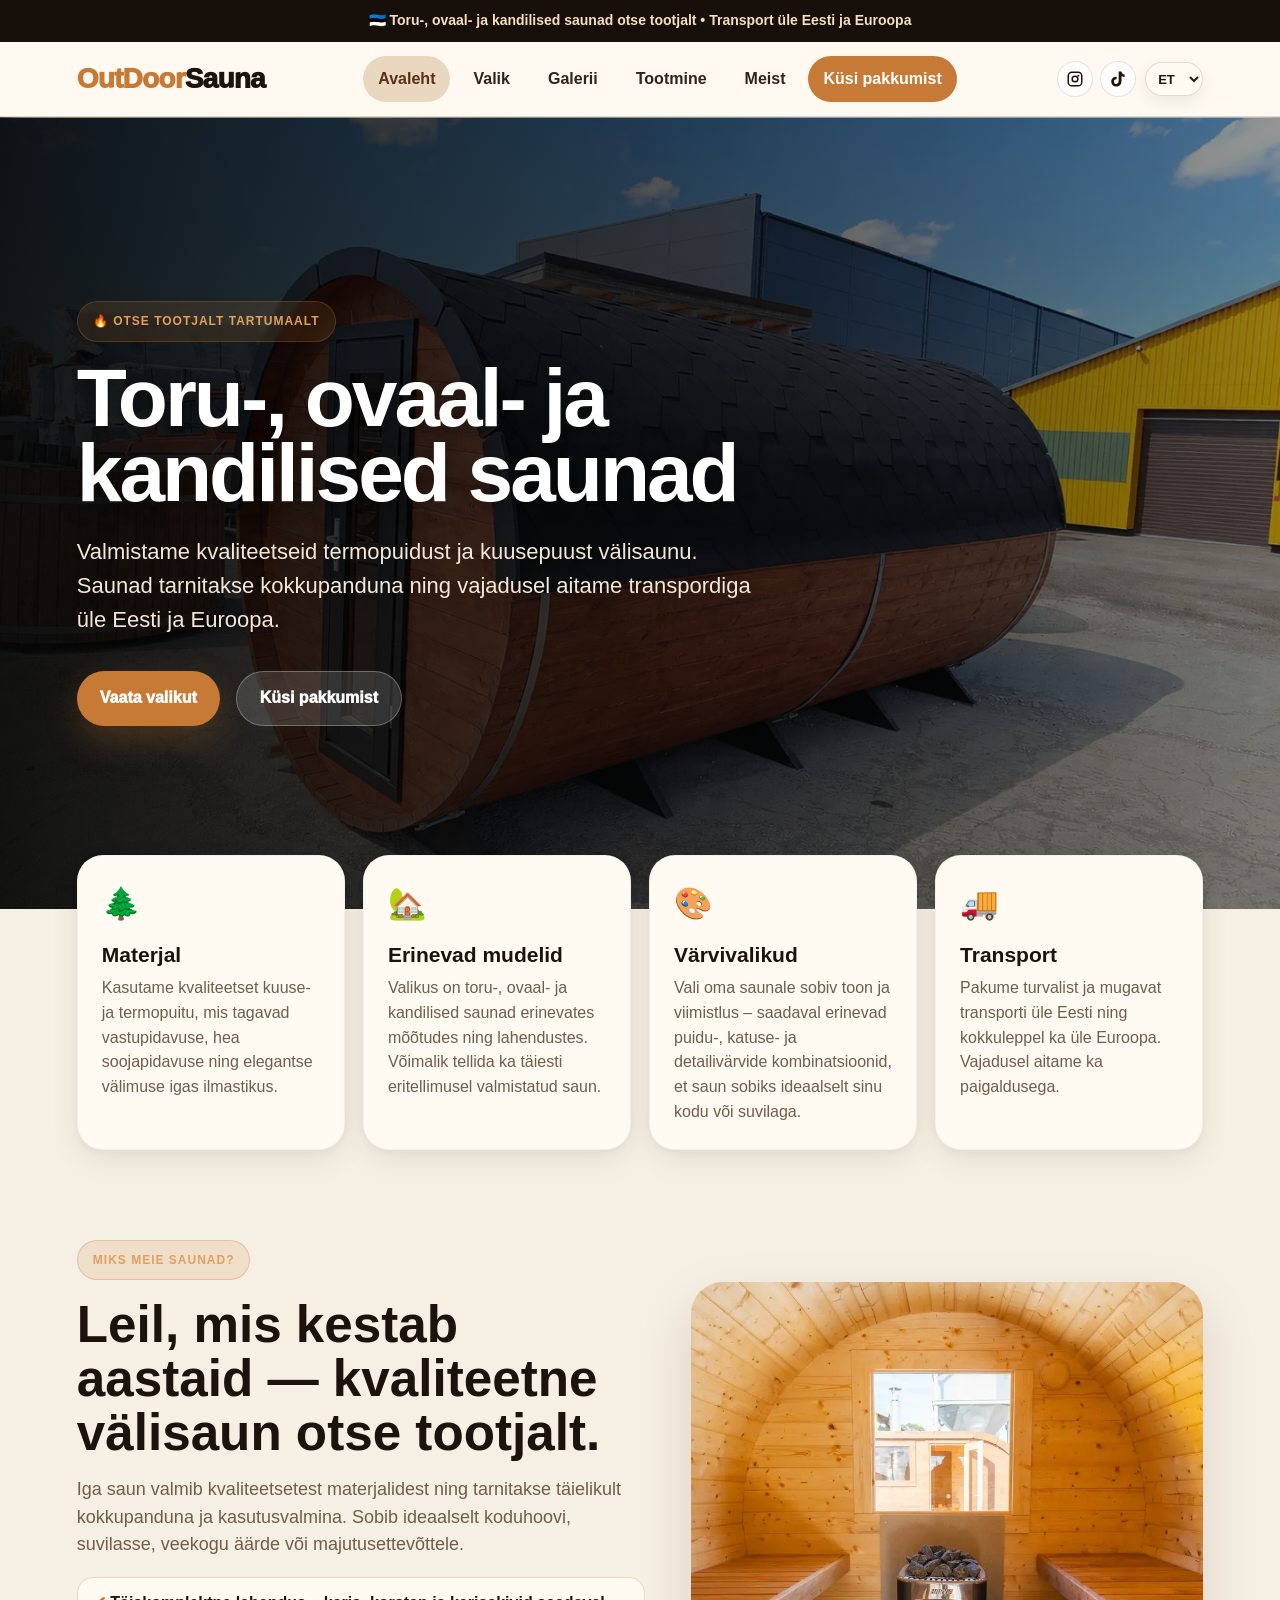
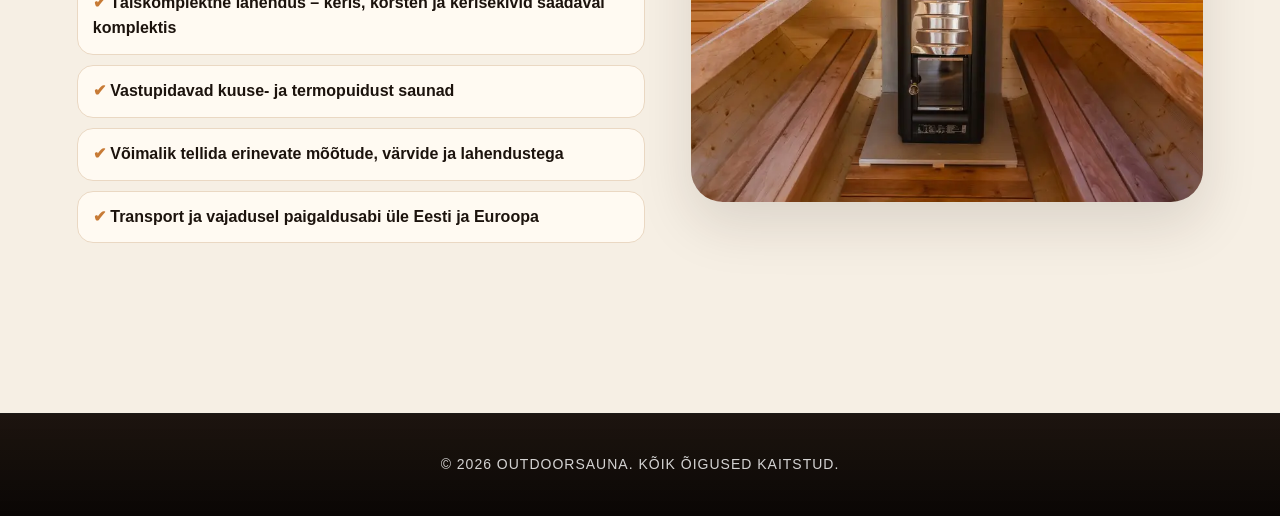
==== index.html @ 7afd9f02 "a" ====
<!DOCTYPE html>

<html lang="et">
<head>
<!-- Google tag (gtag.js) -->
<script async="" src="https://www.googletagmanager.com/gtag/js?id=G-PK34LT6423"></script>
<script>
  window.dataLayer = window.dataLayer || [];
  function gtag(){dataLayer.push(arguments);}
  gtag('js', new Date());

  gtag('config', 'G-PK34LT6423');
</script>
<meta charset="utf-8"/>
<meta content="width=device-width, initial-scale=1.0" name="viewport"/>
<meta content="OutDoorSauna valmistab toru-, ovaal- ja kandilisi välisaunu otse tootjalt. Küsi pakkumist termopuidust või kuusepuust saunale üle Eesti." data-i18n-content="meta_description" name="description"/>
<meta content="torusaun, ovaalsaun, välisaun, saun müük, termopuidust saun, saunad Eestis, OutDoorSauna" name="keywords"/>
<meta content="index, follow" name="robots"/>
<meta content="OutDoorSauna | Välisaunad otse tootjalt" data-i18n-content="meta_og_title" property="og:title"/>
<meta content="Kvaliteetsed toru-, ovaal- ja kandilised saunad. Transport üle Eesti ja Euroopa." data-i18n-content="meta_og_description" property="og:description"/>
<meta content="website" property="og:type"/>
<meta content="https://outdoorsauna.ee/" property="og:url"/>
<meta content="https://outdoorsauna.ee/assets/ovaal/ovaal1.webp" property="og:image"/>
<link href="https://outdoorsauna.ee/" rel="canonical"/>
<title data-i18n="meta_title">OutDoorSauna | Toru-, ovaal- ja kandilised saunad</title>
<link href="style.css?v=20261014-trailer-3" rel="stylesheet"/>
<link rel="preload" as="image" href="assets/ovaalsaun-valmis.webp" fetchpriority="high"/>
<link rel="icon" href="assets/favicon.ico">
</head>
<body>
<div class="topbar">
<span data-i18n="topbar">🇪🇪 Toru-, ovaal- ja kandilised saunad otse tootjalt • Transport üle Eesti ja Euroopa</span>
</div>
<header class="site-header">
<button aria-label="OutDoorSauna avaleht" class="brand" data-i18n-aria-label="brand_aria" onclick="showPage('home')">
<span>OutDoor</span>Sauna
    </button>
<button class="mobile-menu" onclick="toggleMenu()">☰</button>
<nav id="mainNav">
<button class="nav-link active" data-i18n="nav_home" data-page="home" onclick="showPage('home')">Avaleht</button>
<button class="nav-link" data-i18n="nav_products" data-page="products" onclick="showPage('products')">Valik</button>
<button class="nav-link" data-i18n="nav_gallery" data-page="gallery" onclick="showPage('gallery')">Galerii</button>
<button class="nav-link" data-i18n="nav_production" data-page="production" onclick="showPage('production')">Tootmine</button>
<button class="nav-link" data-i18n="nav_about" data-page="about" onclick="showPage('about')">Meist</button>
<button class="nav-link nav-cta" data-i18n="nav_contact" data-page="contact" onclick="showPage('contact')">Küsi pakkumist</button>
</nav>
<div class="header-tools">
<div class="header-socials">
<a aria-label="OutDoorSauna Instagram" href="https://www.instagram.com/outdoorsaunaeu/" rel="noopener" target="_blank">
<svg aria-hidden="true" viewbox="0 0 24 24">
<path d="M7.8 2h8.4A5.8 5.8 0 0 1 22 7.8v8.4A5.8 5.8 0 0 1 16.2 22H7.8A5.8 5.8 0 0 1 2 16.2V7.8A5.8 5.8 0 0 1 7.8 2Zm0 2A3.8 3.8 0 0 0 4 7.8v8.4A3.8 3.8 0 0 0 7.8 20h8.4a3.8 3.8 0 0 0 3.8-3.8V7.8A3.8 3.8 0 0 0 16.2 4H7.8Zm8.7 2.2a1.3 1.3 0 1 1 0 2.6 1.3 1.3 0 0 1 0-2.6ZM12 7.2A4.8 4.8 0 1 1 12 16.8 4.8 4.8 0 0 1 12 7.2Zm0 2A2.8 2.8 0 1 0 12 14.8 2.8 2.8 0 0 0 12 9.2Z"></path>
</svg>
</a>
<a aria-label="OutDoorSauna TikTok" href="https://www.tiktok.com/@outdoorsaunaeu" rel="noopener" target="_blank">
<svg aria-hidden="true" viewbox="0 0 24 24">
<path d="M16.7 2c.3 2.4 1.7 4 4.1 4.2v3.1a8.1 8.1 0 0 1-4.1-1.2v6.4c0 4.1-2.6 7.5-7.1 7.5A6.4 6.4 0 0 1 3 15.6c0-3.9 3.1-6.8 7.2-6.4v3.3c-2-.3-3.6.9-3.6 3a3 3 0 0 0 3.1 3c1.9 0 3.2-1.2 3.2-3.7V2h3.8Z"></path>
</svg>
</a>
</div>
<div class="language-mini">
<select aria-label="Vali keel" class="language-select" id="languageSelect" onchange="setLanguage(this.value)">
<option value="et">ET</option>
<option value="en">EN</option>
<option value="ru">RU</option>
<option value="sv">SV</option>
<option value="fi">FI</option>
</select>
</div>
</div>
</header>
<main>
<section class="page active" id="home">
<div class="hero">
<img class="hero-bg" src="assets/ovaalsaun-valmis.webp" alt="OutDoorSauna välisaun" fetchpriority="high" decoding="async"/>
<div class="hero-overlay"></div>
<div class="hero-content">
<div class="pill" data-i18n="hero_pill">🔥 Otse tootjalt Tartumaalt</div>
<h1 data-i18n="hero_title">Toru-, ovaal- ja kandilised saunad</h1>
<p data-i18n="hero_text">Valmistame kvaliteetseid termopuidust ja kuusepuust välisaunu. Saunad tarnitakse kokkupanduna ning vajadusel aitame transpordiga üle Eesti ja Euroopa.</p>
<div class="hero-actions">
<button class="btn primary" data-i18n="hero_btn1" onclick="showPage('products')">Vaata valikut</button>
<button class="btn ghost" data-i18n="hero_btn2" onclick="showPage('contact')">Küsi pakkumist</button>
</div>
</div>
</div>
<div class="quick-cards">
<div class="quick-card">
<div class="icon">🌲</div>
<h3 data-i18n="quick_1_title">Materjal</h3>
<p data-i18n="quick_1_text">Kasutame kvaliteetset kuuse- ja termopuitu, mis tagavad vastupidavuse, hea soojapidavuse ning elegantse välimuse igas ilmastikus.</p>
</div>
<div class="quick-card">
<div class="icon">🏡</div>
<h3 data-i18n="quick_2_title">Erinevad mudelid</h3>
<p data-i18n="quick_2_text">Valikus on toru-, ovaal- ja kandilised saunad erinevates mõõtudes ning lahendustes. Võimalik tellida ka täiesti eritellimusel valmistatud saun.</p>
</div>
<div class="quick-card">
<div class="icon">🎨</div>
<h3 data-i18n="quick_3_title">Värvivalikud</h3>
<p data-i18n="quick_3_text">Vali oma saunale sobiv toon ja viimistlus – saadaval erinevad puidu-, katuse- ja detailivärvide kombinatsioonid, et saun sobiks ideaalselt sinu kodu või suvilaga.</p>
</div>
<div class="quick-card">
<div class="icon">🚚</div>
<h3 data-i18n="quick_4_title">Transport</h3>
<p data-i18n="quick_4_text">Pakume turvalist ja mugavat transporti üle Eesti ning kokkuleppel ka üle Euroopa. Vajadusel aitame ka paigaldusega.</p>
</div>
</div>
<section class="intro-split">
<div>
<span class="eyebrow" data-i18n="home_eyebrow">Miks meie saunad?</span>
<h2 data-i18n="home_title">Leil, mis kestab aastaid — kvaliteetne välisaun otse tootjalt.</h2>
<p data-i18n="home_text">Iga saun valmib kvaliteetsetest materjalidest ning tarnitakse täielikult kokkupanduna ja kasutusvalmina. Sobib ideaalselt koduhoovi, suvilasse, veekogu äärde või majutusettevõttele.</p>
<ul class="check-list">
<li data-i18n="home_li1">Täiskomplektne lahendus – keris, korsten ja kerisekivid saadaval komplektis</li>
<li data-i18n="home_li2">Vastupidavad kuuse- ja termopuidust saunad</li>
<li data-i18n="home_li3">Võimalik tellida erinevate mõõtude, värvide ja lahendustega</li>
<li data-i18n="home_li4">Transport ja vajadusel paigaldusabi üle Eesti ja Euroopa</li>
</ul>
</div>
<img alt="OutDoorSauna sauna leiliruum Harvia kerisega" loading="lazy" src="assets/avaleht.webp"/>
</section>
</section>
<section class="page" id="products">
<div class="page-head">
<span class="eyebrow" data-i18n="products_eyebrow">Valik</span>
<h1 data-i18n="products_title">Vali sobiv saun või küsi eritellimust</h1>
<p data-i18n="products_text">Allolevad mudelid annavad ülevaate meie põhilistest lahendustest. Kõiki saunu saab kohandada vastavalt soovile.</p>
</div>
<div class="product-grid">
<article class="product-card featured">
<div class="product-carousel" data-alt="2-ruumiline torusaun" data-images="assets/2toru/2toru1.webp|assets/2toru/2toru2.webp|assets/2toru/2toru3.webp|assets/2toru/2toru4.webp|assets/2toru/2toru5.webp|assets/2toru/2toru6.webp|assets/2toru/2toru7.webp|assets/2toru/2toru8.webp|assets/2toru/2toru9.webp|assets/2toru/2toru10.webp">
<button aria-label="Eelmine pilt" class="carousel-arrow prev" data-i18n-aria-label="prev_image" type="button">‹</button>
<img alt="2-ruumiline torusaun" class="product-main-img" loading="lazy" src="assets/2toru/2toru1.webp"/>
<button aria-label="Järgmine pilt" class="carousel-arrow next" data-i18n-aria-label="next_image" type="button">›</button>
</div>
<div class="product-body">
<div class="badge" data-i18n="product1_badge">Populaarne</div>
<h2 data-i18n="product1_title">2-ruumiline torusaun</h2>
<p data-i18n="product1_text">Ruumikas torusaun praktilise eesruumi ja leiliruumiga. Sobib hästi perele või sõprade seltskonnale.</p>
<div class="specs">
<span data-i18n="spec1_1">📏 3.8 m × 2.1 m</span>
<span data-i18n="spec1_2">🔥 Keris Harvia M3</span>
<span data-i18n="spec_water">💧 35L veepaak</span>
<span data-i18n="spec1_4">🚪 Lukustatav välisuks</span>
</div>
<div class="price">4500€ <span class="vat" data-i18n="vat">+ KM</span></div>
<button class="btn primary" data-i18n="ask_offer" onclick="showPage('contact')">Küsi pakkumist</button>
</div>
</article>
<article class="product-card">
<div class="product-carousel" data-alt="2-ruumiline ovaalsaun" data-images="assets/ovaal/ovaal1.webp|assets/ovaal/ovaal2.webp|assets/ovaal/ovaal3.webp|assets/ovaal/ovaal4.webp|assets/ovaal/ovaal5.webp|assets/ovaal/ovaal6.webp|assets/ovaal/ovaal7.webp|assets/ovaal/ovaal8.webp|assets/ovaal/ovaal9.webp|assets/ovaal/ovaal10.webp">
<button aria-label="Eelmine pilt" class="carousel-arrow prev" data-i18n-aria-label="prev_image" type="button">‹</button>
<img alt="2-ruumiline ovaalsaun" loading="lazy" src="assets/ovaal/ovaal1.webp"/>
<button aria-label="Järgmine pilt" class="carousel-arrow next" data-i18n-aria-label="next_image" type="button">›</button>
</div>
<div class="product-body">
<div class="badge" data-i18n="product2_badge">Väga ruumikas</div>
<h2 data-i18n="product2_title">2-ruumiline ovaalsaun</h2>
<p data-i18n="product2_text">Hea disainiga ovaalsaun, millel on praktiline eesruum ja mugav leiliruum.</p>
<div class="specs">
<span data-i18n="spec2_1">📏 4 m × 2.4 m</span>
<span data-i18n="spec2_2">🪵 Lepast lavad</span>
<span data-i18n="spec_water">💧 35L veepaak</span>
<span data-i18n="spec2_4">🌲 Kuusepuust või termopuidust</span>
</div>
<div class="price">4600€ <span class="vat" data-i18n="vat">+ KM</span></div>
<button class="btn primary" data-i18n="ask_offer" onclick="showPage('contact')">Küsi pakkumist</button>
</div>
</article>
<article class="product-card">
<div class="product-carousel" data-alt="Terrassiga torusaun" data-images="assets/terass/terass1.webp|assets/terass/terass2.webp|assets/terass/terass3.webp|assets/terass/terass4.webp|assets/terass/terass5.webp">
<button aria-label="Eelmine pilt" class="carousel-arrow prev" data-i18n-aria-label="prev_image" type="button">‹</button>
<img alt="Terrassiga torusaun" loading="lazy" src="assets/terass/terass1.webp"/>
<button aria-label="Järgmine pilt" class="carousel-arrow next" data-i18n-aria-label="next_image" type="button">›</button>
</div>
<div class="product-body">
<div class="badge" data-i18n="product3_badge">Kompaktne</div>
<h2 data-i18n="product3_title">Terrassiga torusaun</h2>
<p data-i18n="product3_text">Kompaktne termopuidust torusaun väiksemasse aeda, veekogu äärde või haagisele paigaldamiseks.</p>
<div class="specs">
<span data-i18n="spec3_1">🏕 Sobib ideaalselt haagisele</span>
<span data-i18n="spec3_2">🪵 Valmistatud termopuidust</span>
<span data-i18n="spec3_3">🔥 Võimalik valida seest või väljast köetav keris</span>
<span data-i18n="spec3_4">📏 2,5 m × 2,1 m</span>
</div>
<div class="price">3300–3400€ <span class="vat" data-i18n="vat">+ KM</span></div>
<button class="btn primary" data-i18n="ask_offer" onclick="showPage('contact')">Küsi pakkumist</button>
</div>
</article>
<article class="product-card">
<div class="product-carousel" data-alt="1-ruumiline torusaun" data-images="assets/1toru/1toru1.webp|assets/1toru/1toru2.webp|assets/1toru/1toru3.webp|assets/1toru/1toru4.webp|assets/1toru/1toru5.webp|assets/1toru/1toru6.webp|assets/1toru/1toru7.webp|assets/1toru/1toru8.webp|assets/1toru/1toru9.webp|assets/1toru/1toru10.webp|assets/1toru/1toru11.webp">
<button aria-label="Eelmine pilt" class="carousel-arrow prev" data-i18n-aria-label="prev_image" type="button">‹</button>
<img alt="1-ruumiline torusaun" loading="lazy" src="assets/1toru/1toru1.webp"/>
<button aria-label="Järgmine pilt" class="carousel-arrow next" data-i18n-aria-label="next_image" type="button">›</button>
</div>
<div class="product-body">
<div class="badge" data-i18n="product4_badge">Minimalistlik</div>
<h2 data-i18n="product4_title">1-ruumiline torusaun</h2>
<p data-i18n="product4_text">Kompaktne 1-ruumiline torusaun neile, kes soovivad lihtsat ja praktilist lahendust koduhoovi, suvilasse või veekogu äärde.</p>
<div class="specs">
<span data-i18n="spec4_1">🚚 Katusekatteks kvaliteetne Icopal</span>
<span data-i18n="spec4_2">🎨 Soovi korral saab ka enda valitud mõõdus</span>
<span data-i18n="spec4_3">⚡ Pingutusvitsad on roostevabast terasest</span>
<span data-i18n="spec4_4">📐 2,1 m x 2 m</span>
</div>
<div class="price">3000€ <span class="vat" data-i18n="vat">+ KM</span></div>
<button class="btn primary" data-i18n="ask_offer" onclick="showPage('contact')">Küsi pakkumist</button>
</div>
</article>
<article class="product-card">
<div class="product-carousel" data-alt="Haagisel torusaun" data-images="assets/haagisel/haagisel1.webp|assets/haagisel/haagisel2.webp|assets/haagisel/haagisel3.webp|assets/haagisel/haagisel4.webp|assets/haagisel/haagisel5.webp|assets/haagisel/haagisel6.webp|assets/haagisel/haagisel7.webp|assets/haagisel/haagisel8.webp">
<button aria-label="Eelmine pilt" class="carousel-arrow prev" data-i18n-aria-label="prev_image" type="button">‹</button>
<img alt="Termopuidust torusaun Tiki haagisel" loading="lazy" src="assets/haagisel/haagisel1.webp"/>
<button aria-label="Järgmine pilt" class="carousel-arrow next" data-i18n-aria-label="next_image" type="button">›</button>
</div>
<div class="product-body">
<div class="badge" data-i18n="product5_badge">Saun ratastel</div>
<h2 data-i18n="product5_title">Haagisel torusaun</h2>
<p data-i18n="product5_text">Termopuidust torusaun Tiki haagisel mahutab 4–6 inimest. Lavalauad ja põrandarest on lepast.</p>
<div class="specs">
<span data-i18n="spec5_1">Vastupidav termopuit</span>
<span data-i18n="spec5_2">Mahutab 4–6 inimest</span>
<span data-i18n="spec5_3">Harvia M3 puukeris</span>
<span data-i18n="spec5_4">2,4 m × 2,2 m</span>
</div>
<div class="price">4900€ <span class="vat" data-i18n="vat">+ KM</span></div>
<button class="btn primary" data-i18n="ask_offer" onclick="showPage('contact')">Küsi pakkumist</button>
</div>
</article>
</div>
<div class="details-panel">
<h2 data-i18n="included_title">Võimalik lisada komplekti</h2>
<div class="included-grid">
<span data-i18n="inc1">🔥 Harvia M3, Harvia M2 või Stoveman 13M kvaliteetne puuküttega keris</span>
<span data-i18n="inc2">🏠 Vastupidav Icopal või kärgruberoid katusekate aastaringseks kasutuseks</span>
<span data-i18n="inc3">💧 Vastupidav roostevabast terasest veepaak mugavaks kasutamiseks</span>
<span data-i18n="inc4">⚡ Võimalus valida kaasaegne ja mugav elektrikeris</span>
<span data-i18n="inc5">🪨 Kvaliteetsed kerisekivid parema ja pehmema leili jaoks</span>
<span data-i18n="inc6">🧱 Kuumakindlad ja tuleohutud kaitseplaadid kerise ümbruses</span>
<span data-i18n="inc7">🌬 Õhuvahetust parandavad ventilatsiooniavad meeldivaks leiliks</span>
<span data-i18n="inc8">🪟 Karastatud pronksitooni klaasuks</span>
<span data-i18n="inc9">🔐 Tugev lukustatav välisuks koos kolme võtmega</span>
</div>
</div>
</section>
<section class="page" id="gallery">
<div class="page-head">
<span class="eyebrow" data-i18n="gallery_eyebrow">Galerii</span>
<h1 data-i18n="gallery_title">Valminud projektid ja interjöör</h1>
<p data-i18n="gallery_text">Vaata lähemalt meie saunade disaini, sisevaateid ja viimistluslahendusi.</p>
</div>
<div class="gallery-grid">
<figure><img alt="Torusaun" loading="lazy" src="assets/galerii/galerii.webp"/><figcaption data-i18n="gal1">Uue lahendusega torusaun</figcaption></figure>
<figure><img alt="Keris" loading="lazy" src="assets/galerii/galerii1.webp"/><figcaption data-i18n="gal2">Harvia puukeris</figcaption></figure>
<figure><img alt="Sauna lavad" loading="lazy" src="assets/galerii/galerii3.webp"/><figcaption data-i18n="gal4">Lepast lava</figcaption></figure>
<figure><img alt="kerised" loading="lazy" src="assets/galerii/galerii4.webp"/><figcaption data-i18n="gal5">Kaks Harvia puukerist</figcaption></figure>
<figure><img alt="eriovaal" loading="lazy" src="assets/galerii/galerii5.webp"/><figcaption data-i18n="gal6">Erivärvi ovaalsaun</figcaption></figure>
<figure><img alt="termosisu" loading="lazy" src="assets/galerii/galerii9.webp"/><figcaption data-i18n="gal7">Termopuidust sauna sisu</figcaption></figure>
<figure><img alt="el.keris" loading="lazy" src="assets/galerii/galerii7.webp"/><figcaption data-i18n="gal8">Elektrikeris</figcaption></figure>
<figure><img alt="haagistoru" loading="lazy" src="assets/galerii/galerii8.webp"/><figcaption data-i18n="gal9">Saun kliendi juures haagisel</figcaption></figure>
<figure><img alt="kahe ruumilise ovaalsauna sisu" loading="lazy" src="assets/galerii/galerii10.webp"/><figcaption data-i18n="gal10">Valgustusega torusaun, mis on valmistatud eritellimusel</figcaption></figure>
<figure><img alt="haagistoru" loading="lazy" src="assets/galerii/galerii11.webp"/><figcaption data-i18n="gal11">Tellija soovide järgi valmistatud valgustusega torusaun</figcaption></figure>

</div>
</section>
<section class="page" id="production">
<div class="page-head">
<span class="eyebrow" data-i18n="prod_eyebrow">Tootmine ja transport</span>
<h1 data-i18n="prod_title">Iga saun valmib hoolega algusest lõpuni</h1>
<p data-i18n="prod_text">Siia oleme lisanud pildid töökojast, ehitusprotsessist ja transpordist, et näha, kuidas saunad päriselt valmivad.</p>
</div>
<div class="timeline">
<div class="timeline-card">
<img alt="Puit korpus" loading="lazy" src="assets/tootmine_transport/tootmine1.webp"/>
<div>
<span class="step">01</span>
<h2 data-i18n="prod1_title">Puit ja korpus</h2>
<p data-i18n="prod1_text">Sauna seinad valmistatakse vastupidavast 40 mm puidust ning otsa- ja vaheseinad ehitatakse vastavalt valitud mudelile.</p>
</div>
</div>
<div class="timeline-card reverse">
<img alt="Sisemus ja lavad" loading="lazy" src="assets/tootmine_transport/tootmine2.webp"/>
<div>
<span class="step">02</span>
<h2 data-i18n="prod2_title">Sisemus ja lavad</h2>
<p data-i18n="prod2_text">Lavad, istumispingid ja põrandarestid valmistatakse lepast, mis sobib hästi sauna sisemusse.</p>
</div>
</div>
<div class="timeline-card">
<img alt="Kandilise sauna karkass" loading="lazy" src="assets/tootmine_transport/tootmine3.webp"/>
<div>
<span class="step">03</span>
<h2 data-i18n="prod3_title">Päris tootmine. Päris kvaliteet.</h2>
<p data-i18n="prod3_text">Kõik saunad valmivad meie enda töökojas käsitööna ja suure tähelepanuga igale detailile.</p>
</div>
</div>
<div class="timeline-card reverse">
<img alt="Sauna transport kraanaga" loading="lazy" src="assets/tootmine_transport/tootmine4.webp"/>
<div>
<span class="step">04</span>
<h2 data-i18n="prod4_title">Materjal</h2>
<p data-i18n="prod4_text">Kasutame hoolikalt valitud ja kuivatatud puitu, et tagada sauna vastupidavus, stabiilsus ja ilus lõpptulemus.</p>
</div>
</div>
<div class="timeline-card">
<img alt="Kandilise sauna karkass" loading="lazy" src="assets/tootmine_transport/tootmine5.webp"/>
<div>
<span class="step">05</span>
<h2 data-i18n="prod5_title">Aluskonstruktsioon</h2>
<p data-i18n="prod5_text">Sauna alusraam valmistatakse väga tugev, mis tagab kindla toe ja pika kasutusea igal pinnasel.</p>
</div>
</div>
<div class="timeline-card reverse">
<img alt="Sauna transport kraanaga" loading="lazy" src="assets/tootmine_transport/tootmine6.webp"/>
<div>
<span class="step">06</span>
<h2 data-i18n="prod6_title">Tõstukiga paigaldus</h2>
<p data-i18n="prod6_text">Vajadusel aitame sauna tõsta täpselt õigesse kohta, et saaksid uut sauna nautima hakata ilma lisamureta.</p>
</div>
</div>
<div class="timeline-card">
<img alt="Kandilise sauna karkass" loading="lazy" src="assets/tootmine_transport/tootmine7.webp"/>
<div>
<span class="step">07</span>
<h2 data-i18n="prod7_title">Tule ise järele</h2>
<p data-i18n="prod7_text">Soovi korral saad sauna ise järele tulla. Aitame tehase juures selle turvaliselt haagisele või transpordivahendile peale laadida.</p>
</div>
</div>
<div class="timeline-card reverse">
<img alt="Valmis sauna transport" loading="lazy" src="assets/tootmine_transport/tootmine8.webp"/>
<div>
<span class="step">08</span>
<h2 data-i18n="prod8_title">Turvaline peale laadimine</h2>
<p data-i18n="prod8_text">Valmis saun tõstetakse kraanaga ettevaatlikult transpordivahendile. Kasutame turvalisi tõstevahendeid, et saun jõuaks kliendini täpselt samas seisukorras nagu meie töökojast lahkudes.</p>
</div>
</div>

<div class="timeline-card">
<img alt="Valmis torusaun" loading="lazy" src="assets/tootmine_transport/tootmine9.webp"/>
<div>
<span class="step">09</span>
<h2 data-i18n="prod9_title">Valmis saun kliendile</h2>
<p data-i18n="prod9_text">Toimetame saunad turvaliselt klientideni üle Eesti ning kokkuleppel ka Euroopasse.</p>
</div>
</div>
</div>
</section>

<section class="page" id="about">
<div class="page-head">
<span class="eyebrow" data-i18n="about_eyebrow">Meist</span>
<h1 data-i18n="about_title">OutDoorSauna — kvaliteetsed välisaunad otse tootjalt</h1>
<p data-i18n="about_intro">OutDoorSauna valmistab Tartumaal torusaunu, ovaalsaunu ja kandilisi välisaunu inimestele, kes hindavad korralikku käsitööd, vastupidavat materjali ja mugavat leili.</p>
</div>
<section class="about-section">
<div class="about-content">
<h2 data-i18n="about_subtitle">Saunad, mis on tehtud päriselt kasutamiseks</h2>
<p data-i18n="about_p1">Meie eesmärk on pakkuda välisaunu, mis näevad head välja, peavad Eesti kliimas vastu ja on kasutusvalmis kohe pärast kohaletoimetamist. Valmistame saunu kvaliteetsest kuusepuidust ja termopuidust ning pöörame tähelepanu igale detailile — alates tugeva alusraami ehitusest kuni lava, kerise, korstna ja viimistluseni.</p>
<p data-i18n="about_p2">Valikus on populaarsed torusaunad, praktilised ovaalsaunad ja kandilised saunad erinevates mõõtudes. Soovi korral saab sauna kohandada vastavalt kliendi vajadustele: valida mõõdud, puidutüüp, värvitoon, kerise lahendus, katusekate ja lisavarustus. Nii sobib saun hästi nii koduhoovi, suvilasse, veekogu äärde kui ka majutusettevõttele.</p>
<p data-i18n="about_p3">Asume Tartu kandis Reolas ning aitame vajadusel transpordiga üle Eesti ja kokkuleppel ka mujale Euroopasse. Kui klient tuleb saunale ise järele, saame tehase juures aidata sauna turvaliselt haagisele või transpordivahendile peale laadida.</p>
</div>
<figure class="about-image">
<img src="assets/2toru/2toru10.webp" loading="lazy" alt="OutDoorSauna välisauna tootmine Tartumaal">
</figure>
</section>
</section>

<section class="page" id="contact">
<div class="contact-layout">
<div class="contact-info">
<span class="eyebrow" data-i18n="contact_eyebrow">Pakkumine</span>
<h1 data-i18n="contact_title">Küsi personaalset pakkumist</h1>
<p data-i18n="contact_text">Kirjuta, millist sauna soovid. Märgi võimalusel mudel, mõõdud, puidutüüp, värv, asukoht ja kas vajad transporti.</p>
<div class="contact-cards">
<div><strong>📍</strong><span data-i18n="contact_loc">Asume Tartu kandis, Reolas</span></div>
<div><strong>📲</strong><span>WhatsApp: +372 56666076</span></div>
<div><strong>🚚</strong><span data-i18n="contact_transport">Transport üle Eesti ja Euroopa</span></div>
</div>
</div>
<form class="quote-form" onsubmit="handleForm(event)">
<h2 data-i18n="form_title">Taotluse vorm</h2>
<label>
<span data-i18n="form_name">Nimi</span>
<input name="name" required="" type="text"/>
</label>
<label>
<span data-i18n="form_phone">Telefon</span>
<input name="phone" required="" type="tel"/>
</label>
<label>
<span data-i18n="form_email">E-mail</span>
<input name="email" required="" type="email"/>
</label>
<label>
<span data-i18n="form_model">Soovitud saun</span>
<select name="model">
<option data-i18n="opt_barrel">1-ruumiline torusaun</option>
<option data-i18n="opt_oval">2-ruumiline torusaun</option>
<option data-i18n="opt_square">2-ruumiline ovaalsaun</option>
<option data-i18n="opt_trailer">Haagisel torusaun</option>
<option data-i18n="opt_custom">Eritellimus</option>
<option data-i18n="opt_other">Muu</option>
</select>
</label>
<label class="full-field">
<span data-i18n="form_transport_question">Kas soovite transporti?</span>
<select id="transport" name="transport" required="">
<option data-i18n="opt_choose" value="">Vali...</option>
<option data-i18n="opt_yes" value="Jah">Jah</option>
<option data-i18n="opt_no" value="Ei">Ei</option>
<option data-i18n="opt_unsure" value="Pole kindel">Pole kindel</option>
</select>
</label>
<label class="full-field" id="locationField" style="display:none;">
<span data-i18n="form_location">Asukoht</span>
<input data-i18n-placeholder="location_placeholder" id="location" name="location" placeholder="Näiteks Tallinn, Tartu, Pärnu" type="text"/>
</label>
<label>
<span data-i18n="form_message">Kirjelda soovi</span>
<textarea data-i18n-placeholder="message_placeholder" name="message" placeholder="Näiteks: soovin 2-ruumilist torusauna, termopuidust, transpordiga Harjumaale." rows="6"></textarea>
</label>
<button class="btn primary full" data-i18n="form_submit" type="submit">Saada taotlus</button>
<p aria-live="polite" class="form-status" id="formStatus"></p>
</form>
</div>
</section>
</main>
<footer class="footer">
<p data-i18n="footer_text">© 2026 OutDoorSauna. Kõik õigused kaitstud.</p>
</footer>
<div aria-hidden="true" class="image-lightbox" id="imageLightbox">
<button aria-label="Sulge suurem pilt" class="lightbox-close" data-i18n-aria-label="close_image" type="button">×</button>
<button aria-label="Eelmine pilt" class="lightbox-arrow lightbox-prev" data-i18n-aria-label="prev_image" type="button">‹</button>
<img alt="" src=""/>
<button aria-label="Järgmine pilt" class="lightbox-arrow lightbox-next" data-i18n-aria-label="next_image" type="button">›</button>
<div class="lightbox-thumbs"></div>
</div>
<div class="toast" id="toast"></div>
<script src="script.js?v=20261014-trailer-4" defer></script>
</body>
</html>
---- style.css ----
/*
  OutDoorSauna veebileht

  FAIL: style.css
  SIIN MUUDAD: värvid, suurused, vahed, mobiilivaade, kaartide välimus ja efektid.

  Kiirelt:
  - :root all on põhivärvid. Muuda neid, kui tahad kogu lehe värvipaletti muuta.
  - .hero muudab avalehe suurt pilti ja kõrgust.
  - .product-card muudab toodete kaarte.
  - @media plokid on telefoni/tahvli vaate jaoks
*/
* {
  box-sizing:border-box;
  margin:0;
  padding:0
}
/* Põhivärvid ja üldised väärtused kogu lehe jaoks */
:root {
  --bg:#f6efe4;
  --paper:#fffaf2;
  --dark:#1c130d;
  --brown:#6b3b1f;
  --wood:#c77a35;
  --wood-dark:#9a5624;
  --muted:#715d4b;
  --line:#ead8c3;
  --shadow:0 22px 55px rgba(37,24,14,.13);
}

html,
body {
  height: 100%;
}

body {
  font-family:Arial,Helvetica,sans-serif;
  background:var(--bg);
  color:var(--dark);
  line-height:1.55;
  min-height:100vh;
  display:flex;
  flex-direction:column;
}

main {
  flex:1;
}

button,input,textarea,select {
  font:inherit
}
button {
  cursor:pointer
}
img {
  max-width:100%;
  display:block
}
/* Kõige ülemine väike riba */
.topbar {
  background:#160f0a;
  color:#f6dec0;
  text-align:center;
  padding:10px 18px;
  font-weight:700;
  font-size:14px
}
/* Ülemine menüü */
.site-header {
  position:sticky;
  top:0;
  z-index:50;
  background:rgba(255,250,242,.92);
  backdrop-filter:blur(18px);
  border-bottom:1px solid var(--line);
  display:flex;
  align-items:center;
  justify-content:space-between;
  gap:18px;
  padding:14px 6%
}
.brand {
  border:0;
  background:transparent;
  font-size:28px;
  font-weight:950;
  color:var(--dark);
  letter-spacing:-.8px
}
.brand span {
  color:var(--wood)
}
nav {
  display:flex;
  align-items:center;
  gap:8px
}
.nav-link,.lang {
  border:0;
  background:transparent;
  border-radius:999px;
  padding:11px 15px;
  font-weight:850;
  color:#332218;
  transition:.25s
}
.nav-link:hover,.nav-link.active,.lang.active {
  background:#ead7bf;
  color:#5b2f15
}
.nav-cta {
  background:var(--wood)!important;
  color:white!important
}
.language {
  display:flex;
  gap:6px
}
.mobile-menu {
  display:none;
  border:0;
  background:#ead7bf;
  border-radius:12px;
  padding:9px 13px;
  font-size:22px
}
/* Lehe vaadete süsteem: ainult aktiivne vaade on nähtav */
.page {
  display:none;
  animation:fade .35s ease
}
.page.active {
  display:block
}
@keyframes fade {
  from {
    opacity:0;
    transform:translateY(8px)
  }
  to {
    opacity:1;
    transform:none
  }
}
/* Avalehe suur pildiplokk */
.hero {
  min-height:calc(100vh - 108px);
  position:relative;
  display:flex;
  align-items:center;
  padding:90px 6%;
  overflow:hidden;
  background:#160f0a;
}

.hero-bg {
  position:absolute;
  inset:0;
  width:100%;
  height:100%;
  object-fit:cover;
  object-position:center center;
  z-index:0;
}
/* TUME FILTER PILDILE */
.hero-overlay {
  z-index:1;
  position:absolute;
  inset:0;
  background:
  linear-gradient(
  90deg,
  rgba(5,5,5,.93) 0%,
  rgba(5,5,5,.72) 45%,
  rgba(5,5,5,.42) 100%
  );
}
/* HERO SISU */
.hero-content {
  position:relative;
  z-index:2;
  max-width:790px;
  color:white;
  animation:fadeUp 1s ease;
}
/* VÄIKE PILL */
.pill,
.eyebrow {
  display:inline-block;
  font-weight:900;
  color:#e0a15e;
  background:rgba(199,122,53,.14);
  border:1px solid rgba(199,122,53,.28);
  padding:10px 15px;
  border-radius:999px;
  margin-bottom:18px;
  text-transform:uppercase;
  letter-spacing:1px;
  font-size:12px;
  backdrop-filter:blur(2px);
}
/* SUUR PEALKIRI */
.hero h1,
.page-head h1,
.contact-info h1 {
  font-size:clamp(46px,7vw,82px);
  line-height:.92;
  letter-spacing:-3px;
  margin-bottom:24px;
  text-shadow:0 5px 20px rgba(0,0,0,.35);
}
/* KIRJELDUS */
.hero p {
  font-size:22px;
  color:#f3e7d8;
  max-width:700px;
  margin-bottom:34px;
  line-height:1.55;
}
/* NUPUD */
.hero-actions {
  display:flex;
  gap:16px;
  flex-wrap:wrap;
}
/* SUJUV SISSETULEKU ANIMATSIOON */
@keyframes fadeUp {
  from {
    opacity:0;
    transform:translateY(30px);
  }
  to {
    opacity:1;
    transform:translateY(0);
  }
}
.btn {
  border:0;
  border-radius:999px;
  padding:14px 23px;
  font-weight:950;
  transition:.25s;
  text-decoration:none;
  display:inline-flex;
  align-items:center;
  justify-content:center
}
.btn.primary {
  background:var(--wood);
  color:white;
  box-shadow:0 14px 34px rgba(199,122,53,.28)
}
.btn.primary:hover {
  background:var(--wood-dark);
  transform:translateY(-3px);
  box-shadow:0 20px 42px rgba(199,122,53,.35)
}
.btn.ghost {
  background:rgba(255,255,255,.14);
  color:white;
  border:1px solid rgba(255,255,255,.28)
}
.full {
  width:100%
}
/* Avalehe neli väikest infokaarti */
.quick-cards {
  display:grid;
  grid-template-columns:repeat(4,1fr);
  gap:18px;
  padding:0 6%;
  margin-top:-54px;
  position:relative;
  z-index:3;
}
.quick-card {
  background:var(--paper);
  border:1px solid rgba(0,0,0,.04);
  border-radius:26px;
  padding:24px;
  box-shadow:
  0 10px 30px rgba(0,0,0,.07),
  0 2px 8px rgba(0,0,0,.04);
  transition:
  transform .25s ease,
  box-shadow .25s ease,
  border-color .25s ease;
}
/* HOVER EFEKT */
.quick-card:hover {
  transform:translateY(-6px);
  border-color:rgba(199,122,53,.18);
  box-shadow:
  0 20px 45px rgba(0,0,0,.12),
  0 5px 14px rgba(0,0,0,.06);
}
.footer {
  width:100%;
  display:flex;
  justify-content:center;
  align-items:center;
  margin-top:80px;
  padding:40px 20px;
  background:linear-gradient(
  180deg,
  rgba(20,12,7,0.96),
  rgba(10,6,4,1)
  );
  border-top:1px solid rgba(255,255,255,0.08);
}
.footer p {
  margin:0;
  color:rgba(255,255,255,0.82);
  font-size:14px;
  letter-spacing:1px;
  text-transform:uppercase;
  font-weight:500;
}
.icon {
  font-size:31px;
  margin-bottom:10px
}
.quick-card h3 {
  font-size:21px;
  margin-bottom:5px
}
.quick-card p {
  color:var(--muted)
}
.intro-split {
  padding:90px 6%;
  display:grid;
  grid-template-columns:1fr .9fr;
  gap:46px;
  align-items:center
}
.intro-split h2 {
  font-size:clamp(32px,4vw,54px);
  line-height:1.05;
  margin-bottom:16px
}
.intro-split p {
  font-size:18px;
  color:var(--muted);
  margin-bottom:18px
}
.intro-split img {
  border-radius:32px;
  box-shadow:var(--shadow);
  height:520px;
  width:100%;
  object-fit:cover
}
.check-list {
  list-style:none;
  display:grid;
  gap:10px
}
.check-list li {
  background:#fffaf2;
  border:1px solid var(--line);
  padding:13px 15px;
  border-radius:16px;
  font-weight:800
}
.check-list li:before {
  content:"✔ ";
  color:var(--wood)
}
.page-head {
  padding:80px 6% 32px;
  max-width:1000px
}
.page-head h1 {
  color:var(--dark)
}
.page-head p {
  font-size:19px;
  color:var(--muted);
  max-width:820px
}
/* Toodete kaartide paigutus */
.product-grid {
  padding:10px 6% 50px;
  display:grid;
  grid-template-columns:repeat(2,1fr);
  gap:26px
}
/* Ühe toote kaart */
.product-card {
  background:var(--paper);
  border:1px solid var(--line);
  border-radius:34px;
  overflow:hidden;
  box-shadow:var(--shadow);
  transition:.3s
}
.product-card:hover {
  transform:translateY(-6px)
}
.product-card img {
  width:100%;
  height:100%;
  min-height:0;
  object-fit:contain;
  object-position:center;
  display:block;
  background:#f4eadc
}
.product-carousel {
  position:relative;
  overflow:hidden;
  height:430px;
  background:#f4eadc
}
.product-carousel img {
  cursor:zoom-in;
  transition:transform .35s ease, opacity .2s ease
}
.product-carousel:hover img {
  transform:scale(1.03)
}
.carousel-arrow {
  position:absolute;
  top:50%;
  z-index:2;
  width:48px;
  height:48px;
  border:1px solid rgba(255,255,255,.55);
  border-radius:16px;
  background:linear-gradient(180deg, rgba(34,23,16,.88), rgba(13,10,8,.82));
  color:white;
  display:flex;
  align-items:center;
  justify-content:center;
  padding:0;
  box-sizing:border-box;
  font-size:0;
  line-height:1;
  cursor:pointer;
  box-shadow:0 12px 28px rgba(0,0,0,.32);
  backdrop-filter:blur(6px);
  -webkit-backdrop-filter:blur(6px);
  transform:translateY(-50%);
  transition:background .2s ease, border-color .2s ease, transform .2s ease, box-shadow .2s ease;
}
.carousel-arrow::before {
  content:"";
  width:13px;
  height:13px;
  border-top:4px solid currentColor;
  border-right:4px solid currentColor;
  display:block;
}
.carousel-arrow.prev::before {
  transform:rotate(-135deg);
  margin-left:5px;
}
.carousel-arrow.next::before {
  transform:rotate(45deg);
  margin-right:5px;
}
.carousel-arrow:hover {
  background:linear-gradient(180deg, rgba(143,86,44,.96), rgba(103,60,31,.94));
  border-color:rgba(255,255,255,.75);
  transform:translateY(-50%) scale(1.06);
  box-shadow:0 16px 34px rgba(0,0,0,.38);
}
.carousel-arrow:focus-visible {
  outline:3px solid rgba(255,255,255,.85);
  outline-offset:3px;
}
.carousel-arrow.prev {
  left:16px
}
.carousel-arrow.next {
  right:16px
}
.product-body {
  padding:28px
}
.badge {
  display:inline-block;
  background:#ead7bf;
  color:#683819;
  border-radius:999px;
  padding:7px 12px;
  font-weight:950;
  font-size:13px;
  margin-bottom:12px
}
.product-body h2 {
  font-size:30px;
  margin-bottom:9px
}
.product-body p {
  color:var(--muted);
  margin-bottom:15px
}
.specs {
  display:grid;
  grid-template-columns:repeat(2,1fr);
  gap:9px;
  margin:17px 0
}
.specs span,.included-grid span {
  background:#f3e5d3;
  border:1px solid #ead2b6;
  border-radius:14px;
  padding:10px;
  font-weight:800;
  color:#53341f;
  height:auto;
  align-self:start
}
.specs .spec-line {
  display:block;
  background:none;
  border:0;
  border-radius:0;
  padding:0;
}
.specs .spec-line + .spec-line {
  margin-top:6px;
}
.price {
  font-size:28px;
  font-weight:950;
  color:var(--wood-dark);
  margin:18px 0
}
.details-panel {
  margin:0 6% 80px;
  background:#21150e;
  color:white;
  border-radius:34px;
  padding:36px;
  box-shadow:var(--shadow)
}
.details-panel h2 {
  font-size:36px;
  margin-bottom:22px
}
.included-grid {
  display:grid;
  grid-template-columns:repeat(3,1fr);
  gap:12px
}
/* Galerii piltide ruudustik */
.gallery-grid {
  padding:10px 6% 80px;
  display:grid;
  grid-template-columns:repeat(3, minmax(0, 1fr));
  gap:18px
}
.gallery-grid figure {
  position:relative;
  min-height:370px;
  border:0;
  border-radius:18px;
  overflow:hidden;
  background:#20130d;
  box-shadow:0 16px 38px rgba(37,24,14,.18)
}
.gallery-grid figure::after {
  content:"";
  position:absolute;
  left:0;
  right:0;
  bottom:0;
  height:45%;
  background:linear-gradient(to top, rgba(0,0,0,.55), rgba(0,0,0,0));
  pointer-events:none
}
.gallery-grid figure img {
  width:100%;
  height:370px;
  object-fit:cover;
  object-position:center;
  transition:transform .35s ease, filter .35s ease
}
.gallery-grid figure:hover img {
  transform:scale(1.05);
  filter:saturate(1.05)
}
.gallery-grid figcaption {
  position:absolute;
  left:18px;
  right:18px;
  bottom:16px;
  z-index:2;
  padding:0;
  color:white;
  font-size:18px;
  font-weight:900;
  text-shadow:0 2px 12px rgba(0,0,0,.45)
}
figure {
  background:var(--paper);
  border:1px solid var(--line);
  border-radius:25px;
  overflow:hidden;
  box-shadow:0 12px 32px rgba(37,24,14,.1)
}
figure img {
  width:100%;
  height:320px;
  object-fit:cover;
  transition:.35s
}
figure:hover img {
  transform:scale(1.04)
}
figcaption {
  padding:14px 16px;
  font-weight:900;
  color:#4f321f
}
/* Tootmise/transportimise ajajoone plokk */
.timeline {
  padding:10px 6% 80px;
  display:grid;
  gap:28px
}
.timeline-card {
  background:var(--paper);
  border:1px solid var(--line);
  border-radius:34px;
  box-shadow:var(--shadow);
  display:grid;
  grid-template-columns:1fr 1fr;
  gap:0;
  overflow:hidden;
  align-items:center
}
.timeline-card.reverse img {
  order:2;
  justify-self: end;
}

.timeline-card img {
  height:430px;
  width:50%;
  object-fit:cover;
  object-position:center center
}

.timeline-card div:not(.step) {
  padding:38px
}
.step {
  display:inline-grid;
  place-items:center;
  width:52px;
  height:52px;
  background:var(--wood);
  color:white;
  border-radius:50%;
  font-weight:950;
  margin-bottom:18px
}
.timeline-card h2 {
  font-size:34px;
  margin-bottom:10px
}
.timeline-card p {
  color:var(--muted);
  font-size:18px
}
/* Kontaktivaade ja taotluse vorm */
.contact-layout {
  padding:80px 6%;
  display:grid;
  grid-template-columns:.8fr 1fr;
  gap:34px;
  align-items:start
}
.contact-info {
  background:#21150e;
  color:white;
  border-radius:34px;
  padding:38px;
  min-height:100%
}
.contact-info p {
  color:#ead9c4;
  font-size:18px;
  margin-bottom:24px
}
.contact-cards {
  display:grid;
  gap:13px;
  margin-top:20px
}
.contact-cards div {
  display:flex;
  gap:12px;
  align-items:center;
  background:rgba(255,255,255,.08);
  border:1px solid rgba(255,255,255,.12);
  padding:16px;
  border-radius:18px;
  font-weight:850
}
.quote-form {
  background:var(--paper);
  border:1px solid var(--line);
  box-shadow:var(--shadow);
  border-radius:34px;
  padding:32px;
  display:grid;
  grid-template-columns:1fr 1fr;
  gap:16px
}
.quote-form h2 {
  grid-column:1/-1;
  font-size:34px
}
.quote-form label {
  display:grid;
  gap:7px;
  font-weight:900;
  color:#4b2f1d
}
.quote-form label:nth-last-of-type(1) {
  grid-column:1/-1
}
input,select,textarea {
  border:1px solid #dcc6ad;
  background:white;
  border-radius:15px;
  padding:14px;
  outline:none
}
input:focus,select:focus,textarea:focus {
  border-color:var(--wood);
  box-shadow:0 0 0 4px rgba(199,122,53,.14)
}
.quote-form button,.form-note {
  grid-column:1/-1
}
.form-note {
  color:var(--muted);
  font-size:14px;
  text-align:center
}

.image-lightbox {
  position:fixed;
  inset:0;
  z-index:200;
  display:none;
  align-items:center;
  justify-content:center;
  padding:28px;
  background:rgba(14,9,6,.86);
}
.image-lightbox.open {
  display:flex
}
.image-lightbox img {
  max-width:min(1100px,94vw);
  max-height:88vh;
  border-radius:18px;
  box-shadow:0 30px 90px rgba(0,0,0,.48);
  object-fit:contain;
  background:#160f0a
}
.lightbox-close {
  position:absolute;
  top:22px;
  right:22px;
  width:46px;
  height:46px;
  border:1px solid rgba(255,255,255,.35);
  border-radius:50%;
  background:rgba(255,250,242,.16);
  color:white;
  font-size:34px;
  line-height:1;
  display:grid;
  place-items:center;
}
.lightbox-close:hover {
  background:var(--wood);
  border-color:var(--wood)
}
body.lightbox-active {
  overflow:hidden
}

.keris-img{
  height:340px;
  width:80%;
  object-fit:cover;
  object-position:center 70%;
}

/* Tahvli ja väiksema ekraani vaade */
@media(max-width:980px) {
  .mobile-menu {
    display:block
  }
  .site-header {
    flex-wrap:wrap
  }
  nav {
    display:none;
    width:100%;
    flex-direction:column;
    align-items:stretch
  }
  nav.open {
    display:flex
  }
  .nav-link {
    text-align:left
  }
  .quick-cards,.product-grid,.included-grid,.gallery-grid {
    grid-template-columns:1fr 1fr
  }
  .intro-split,.timeline-card,.contact-layout {
    grid-template-columns:1fr
  }
  .timeline-card.reverse img {
    order:0
  }
}
/* Telefoni vaade */
@media(max-width:640px) {
  .topbar {
    font-size:12px
  }
  .brand {
    font-size:24px
  }
  .hero {
    min-height:620px;
    padding:55px 5%
  }
  .hero h1,.page-head h1,.contact-info h1 {
    font-size:42px;
    letter-spacing:-1.4px
  }
  .hero p {
    font-size:17px
  }
  .quick-cards,.product-grid,.included-grid,.gallery-grid {
    grid-template-columns:1fr
  }
  .quick-cards {
    margin-top:18px;
    padding:0 5%
  }
  .intro-split,.page-head,.product-grid,.gallery-grid,.timeline,.contact-layout {
    padding-left:5%;
    padding-right:5%
  }
  .intro-split img,.product-card img,figure img {
    height:280px;
    width:100%;
  
    object-fit:cover;
    object-position:center 65%;
    transform:none;
  }

  .gallery-grid figure {
    min-height:230px
  }
  .gallery-grid figure img {
    height:230px;
    transform:none;
    object-position:center
  }
  .gallery-grid figcaption {
    font-size:16px;
    left:14px;
    bottom:14px
  }
  .carousel-arrow {
    width:42px;
    height:42px;
    border-radius:14px;
  }
  .carousel-arrow::before {
    width:11px;
    height:11px;
    border-top-width:3px;
    border-right-width:3px;
  }
  .carousel-arrow.prev {
    left:10px
  }
  .carousel-arrow.next {
    right:10px
  }

  .timeline-card img{
  height:430px;
  width:100%;
  object-fit:cover;
  object-position:center center;
}
  .specs {
    grid-template-columns:1fr
  }
  .quote-form {
    grid-template-columns:1fr;
    padding:23px;
    border-radius:26px
  }
  .contact-info {
    padding:26px;
    border-radius:26px
  }
  .details-panel {
    margin-left:5%;
    margin-right:5%;
    padding:25px
  }

  .product-main-img{
  object-fit:cover;
  object-position:center 60%;
  transform:none;
}

  @media(max-width:640px){

  .intro-split img,
  .product-card img,
  figure img,
  .timeline-card img{
    height:280px;
    width:100%;

    object-fit:cover;

    object-position:center 65%;

    transform:none;
  }

}

  @media (max-width:768px){

  .hero{
    min-height:78vh;

    background-size:cover;

    background-position:10% center;

    padding:120px 7% 90px;
  }

}
}




/* Ülemised minimaalsed sotsiaalmeedia ikoonid */
.header-socials{
  display:flex;
  align-items:center;
  gap:10px;
}

.header-socials a{
  width:38px;
  height:38px;
  display:grid;
  place-items:center;
  border-radius:999px;
  color:var(--dark);
  background:rgba(255,255,255,.55);
  border:1px solid rgba(0,0,0,.08);
  text-decoration:none;
  transition:.25s ease;
}

.header-socials a:hover{
  color:white;
  background:var(--wood);
  border-color:var(--wood);
  transform:translateY(-2px);
  box-shadow:0 10px 24px rgba(199,122,53,.25);
}

.header-socials svg{
  width:19px;
  height:19px;
  fill:currentColor;
}

@media(max-width:980px){
  .header-socials{
    margin-left:0;
  }
}

@media(max-width:640px){
  .header-socials a{
    width:35px;
    height:35px;
  }

  .header-socials svg{
    width:18px;
    height:18px;
  }
}

/* Päringuvormi teated */
.form-status{
  min-height:24px;
  font-weight:850;
  text-align:center;
}
.form-status.success{
  color:#2f6b35;
}
.form-status.error{
  color:#9b2f1f;
}
.form-status.info{
  color:#6b3b1f;
}
.quote-form button:disabled{
  opacity:.78;
  cursor:not-allowed;
  transform:none;
}


/* Valikute lehe pildid väiksemaks ja täispildina nähtavaks */
.product-carousel{
  height:430px;
  background:#f4eadc;
}
.product-card img,
.product-main-img{
  width:100%;
  height:100%;
  min-height:0;
  object-fit:cover;
  object-position:center;
  transform:none;
  background:#f4eadc;
}
@media(max-width:980px){
  .product-carousel{height:360px;}
}
@media(max-width:640px){
  .product-carousel{height:270px;}
}

.quote-form .full-field {
  grid-column: 1 / -1;
  width: 100%;
}

.quote-form .full-field input,
.quote-form .full-field select {
  width: 100%;
}

.toast {
  position: fixed;
  right: 24px;
  bottom: 24px;
  background: #24160f;
  color: #ffffff;
  padding: 14px 18px;
  border-radius: 14px;
  box-shadow: 0 16px 40px rgba(0,0,0,.25);
  font-weight: 800;
  opacity: 0;
  transform: translateY(12px);
  pointer-events: none;
  transition: .25s ease;
  z-index: 999;
}

.toast.show {
  opacity: 1;
  transform: translateY(0);
}

.lightbox-arrow{
  position:absolute;
  top:50%;
  transform:translateY(-50%);
  width:54px;
  height:54px;
  border:1px solid rgba(255,255,255,.35);
  border-radius:50%;
  background:rgba(20,12,7,.65);
  color:white;
  font-size:42px;
  z-index:3;
}

.lightbox-prev{
  left:28px;
}

.lightbox-next{
  right:28px;
}

.lightbox-thumbs{
  position:absolute;
  left:50%;
  bottom:22px;
  transform:translateX(-50%);
  display:flex;
  gap:8px;
  max-width:90vw;
  overflow-x:auto;
  padding:8px;
  background:rgba(20,12,7,.65);
  border-radius:16px;
}

.lightbox-thumbs img{
  width:70px;
  height:52px;
  object-fit:cover;
  border-radius:10px;
  opacity:.55;
  cursor:pointer;
  border:2px solid transparent;
}

.lightbox-thumbs img.active{
  opacity:1;
  border-color:#c77a35;
}

@media(max-width:640px){
  .lightbox-arrow{
    width:42px;
    height:42px;
    font-size:32px;
  }

  .lightbox-prev{
    left:10px;
  }

  .lightbox-next{
    right:10px;
  }

  .lightbox-thumbs img{
    width:58px;
    height:44px;
  }
}

.lightbox-arrow{
  position:absolute;
  top:50%;
  z-index:4;
  width:50px;
  height:50px;
  border:1px solid rgba(255,255,255,.55);
  border-radius:18px;
  background:linear-gradient(180deg, rgba(34,23,16,.88), rgba(13,10,8,.82));
  color:white;
  display:flex;
  align-items:center;
  justify-content:center;
  padding:0;
  box-sizing:border-box;
  font-size:0;
  line-height:1;
  cursor:pointer;
  box-shadow:0 12px 28px rgba(0,0,0,.32);
  backdrop-filter:blur(6px);
  transform:translateY(-50%);
}

.lightbox-arrow::before{
  content:"";
  width:15px;
  height:15px;
  border-top:4px solid currentColor;
  border-right:4px solid currentColor;
  display:block;
}

.lightbox-prev{
  left:32px;
}

.lightbox-next{
  right:32px;
}

.lightbox-prev::before{
  transform:rotate(-135deg);
  margin-left:6px;
}

.lightbox-next::before{
  transform:rotate(45deg);
  margin-right:6px;
}

.lightbox-arrow:hover{
  background:linear-gradient(180deg, rgba(143,86,44,.96), rgba(103,60,31,.94));
  transform:translateY(-50%) scale(1.06);
}




/* Väike minimaalne keelevalik headeris */
.language-mini{
  display:flex;
  align-items:center;
}
.language-select{
  border:1px solid rgba(0,0,0,.10);
  background:rgba(255,255,255,.62);
  color:#332218;
  border-radius:999px;
  padding:8px 10px;
  font-weight:900;
  font-size:13px;
  outline:none;
  cursor:pointer;
}
.language-select:focus{
  border-color:var(--wood);
  box-shadow:0 0 0 3px rgba(199,122,53,.14);
}
@media(max-width:980px){
  .language-mini{margin-left:0;}
}
@media(max-width:640px){
  .language-select{
    padding:7px 8px;
    font-size:12px;
  }
}


/* Headeri parempoolne osa: sotsiaalid + keelevalik */
.header-tools{
  display:flex;
  align-items:center;
  gap:12px;
}
@media(max-width:980px){
  .header-tools{
    margin-left:auto;
    gap:8px;
  }
}
@media(max-width:640px){
  .header-tools{
    gap:7px;
  }
}


/* === ZONE FIX: cache/paigutus/keelevalik/lightbox/tootmine === */
.site-header{
  display:flex;
  align-items:center;
  justify-content:space-between;
  gap:14px;
}
.header-tools{
  margin-left:auto;
  display:flex !important;
  align-items:center !important;
  justify-content:flex-end;
  gap:9px !important;
  flex:0 0 auto;
}
.header-socials{
  display:flex !important;
  align-items:center !important;
  gap:7px !important;
  flex:0 0 auto;
}
.header-socials a{
  width:36px;
  height:36px;
  display:grid;
  place-items:center;
  border-radius:999px;
  background:rgba(255,255,255,.72);
  border:1px solid rgba(0,0,0,.10);
  color:var(--dark);
  text-decoration:none;
}
.header-socials svg{
  width:18px;
  height:18px;
  fill:currentColor;
}
.language-mini{
  display:flex !important;
  align-items:center !important;
  flex:0 0 auto;
}
.language-select{
  appearance:auto;
  -webkit-appearance:auto;
  width:auto;
  min-width:58px;
  height:34px;
  border:1px solid rgba(0,0,0,.12) !important;
  background:#fffaf2 !important;
  color:#25180f !important;
  border-radius:999px !important;
  padding:0 8px !important;
  font-size:13px !important;
  font-weight:900 !important;
  line-height:34px;
  box-shadow:0 6px 16px rgba(37,24,14,.08);
}

/* Tootmise pildid täidavad oma poole ära, ei jää keskele/paremale poolikuna */
.timeline-card img{
  width:100% !important;
  height:430px;
  object-fit:cover;
  object-position:center center;
  justify-self:stretch !important;
}
.timeline-card.reverse img{
  order:2;
  justify-self:stretch !important;
}

/* Lightbox: nooled samas stiilis nagu tavavaates + all thumbnail galerii nähtav */
.image-lightbox{
  padding:26px 86px 112px !important;
}
.image-lightbox img{
  max-width:min(1120px,86vw) !important;
  max-height:calc(100vh - 165px) !important;
  object-fit:contain !important;
}
.lightbox-arrow{
  position:fixed !important;
  top:50% !important;
  z-index:205 !important;
  width:52px !important;
  height:52px !important;
  border:1px solid rgba(255,255,255,.55) !important;
  border-radius:16px !important;
  background:linear-gradient(180deg, rgba(34,23,16,.90), rgba(13,10,8,.84)) !important;
  color:white !important;
  display:flex !important;
  align-items:center !important;
  justify-content:center !important;
  padding:0 !important;
  font-size:0 !important;
  line-height:1 !important;
  cursor:pointer !important;
  box-shadow:0 12px 28px rgba(0,0,0,.32) !important;
  transform:translateY(-50%) !important;
}
.lightbox-arrow::before{
  content:"" !important;
  width:14px !important;
  height:14px !important;
  border-top:4px solid currentColor !important;
  border-right:4px solid currentColor !important;
  display:block !important;
}
.lightbox-prev{left:26px !important;}
.lightbox-next{right:26px !important;}
.lightbox-prev::before{transform:rotate(-135deg); margin-left:5px;}
.lightbox-next::before{transform:rotate(45deg); margin-right:5px;}
.lightbox-thumbs{
  position:fixed !important;
  left:50% !important;
  bottom:22px !important;
  transform:translateX(-50%) !important;
  z-index:206 !important;
  display:flex !important;
  gap:8px !important;
  max-width:min(760px,90vw) !important;
  overflow-x:auto !important;
  padding:8px !important;
  background:rgba(20,12,7,.72) !important;
  border:1px solid rgba(255,255,255,.12);
  border-radius:16px !important;
}
.lightbox-thumbs img{
  width:72px !important;
  height:52px !important;
  min-width:72px !important;
  object-fit:cover !important;
  border-radius:10px !important;
  opacity:.55 !important;
  cursor:pointer !important;
  border:2px solid transparent !important;
  background:#160f0a !important;
}
.lightbox-thumbs img.active{
  opacity:1 !important;
  border-color:var(--wood) !important;
}

@media(max-width:980px){
  .site-header{flex-wrap:wrap;}
  .header-tools{margin-left:auto;}
}
@media(max-width:640px){
  .header-tools{gap:6px !important;}
  .header-socials a{width:32px;height:32px;}
  .header-socials svg{width:16px;height:16px;}
  .language-select{min-width:52px;height:32px;font-size:12px !important;padding:0 6px !important;}
  .image-lightbox{padding:22px 54px 96px !important;}
  .lightbox-prev{left:8px !important;}
  .lightbox-next{right:8px !important;}
  .lightbox-arrow{width:42px !important;height:42px !important;border-radius:14px !important;}
  .lightbox-arrow::before{width:11px !important;height:11px !important;border-top-width:3px !important;border-right-width:3px !important;}
  .lightbox-thumbs img{width:58px !important;height:44px !important;min-width:58px !important;}
  .timeline-card img{width:100% !important;height:280px !important;}
}

/* === FINAL FIX: header nupud keskele + lightbox alt valge scrollbar ära === */
@media (min-width:981px){
  .site-header{
    display:grid !important;
    grid-template-columns:minmax(190px, 260px) 1fr minmax(150px, 220px) !important;
    align-items:center !important;
    column-gap:18px !important;
    justify-content:normal !important;
  }

  .brand{
    justify-self:start !important;
  }

  #mainNav{
    justify-self:center !important;
    display:flex !important;
    align-items:center !important;
    justify-content:center !important;
    width:auto !important;
  }

  .header-tools{
    justify-self:end !important;
    margin-left:0 !important;
  }
}

.lightbox-thumbs{
  scrollbar-width:none !important;
  -ms-overflow-style:none !important;
}

.lightbox-thumbs::-webkit-scrollbar{
  display:none !important;
  width:0 !important;
  height:0 !important;
}


/* === MEIST LEHT === */
.about-section {
  padding:10px 6% 80px;
  display:grid;
  grid-template-columns:1.05fr .95fr;
  gap:34px;
  align-items:start;
}

.about-content {
  background:var(--paper);
  border:1px solid var(--line);
  border-radius:34px;
  padding:36px;
  box-shadow:var(--shadow);
}

.about-content h2 {
  font-size:clamp(30px,4vw,48px);
  line-height:1.05;
  margin-bottom:18px;
}

.about-content p {
  color:var(--muted);
  font-size:18px;
  margin-bottom:16px;
}

.about-highlights {
  display:grid;
  grid-template-columns:repeat(3,1fr);
  gap:12px;
  margin-top:24px;
}

.about-highlights div {
  background:#f3e5d3;
  border:1px solid #ead2b6;
  border-radius:18px;
  padding:16px;
}

.about-highlights strong,
.about-highlights span {
  display:block;
}

.about-highlights strong {
  color:#53341f;
  font-size:16px;
  margin-bottom:6px;
}

.about-highlights span {
  color:var(--muted);
  font-size:14px;
}

.about-image {
  border-radius:34px;
  overflow:hidden;
  background:var(--paper);
  border:1px solid var(--line);
  box-shadow:var(--shadow);
}

.about-image img {
  width:100%;
  height:560px;
  object-fit:cover;
  object-position:center;
}

.about-image figcaption {
  padding:16px 20px;
  color:#4f321f;
  font-weight:900;
}

@media(max-width:980px){
  .about-section{
    grid-template-columns:1fr;
  }
  .about-image img{
    height:360px;
  }
  .about-highlights{
    grid-template-columns:1fr;
  }
}

@media(max-width:640px){
  .about-section{
    padding:10px 18px 60px;
  }
  .about-content{
    padding:24px;
    border-radius:26px;
  }
  .about-content p{
    font-size:16px;
  }
  .about-image{
    border-radius:26px;
  }
  .about-image img{
    height:280px;
  }
}
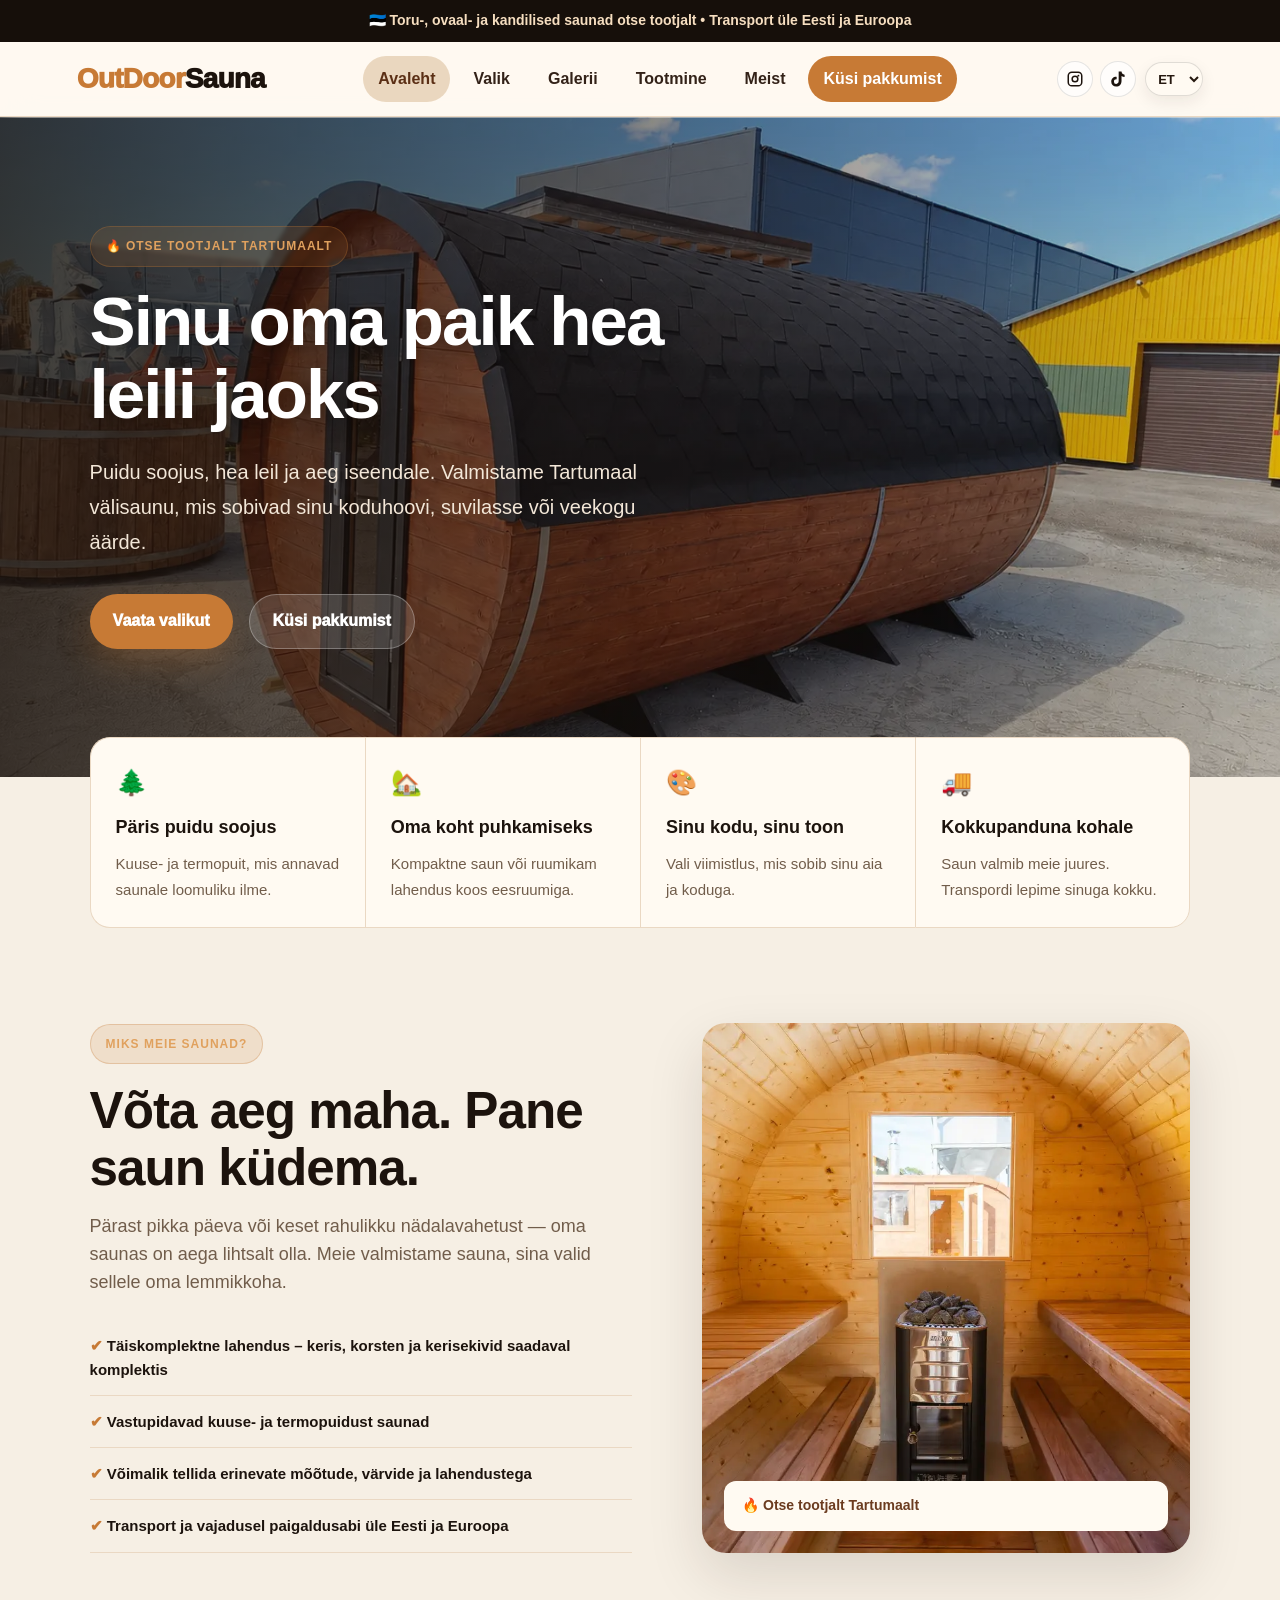
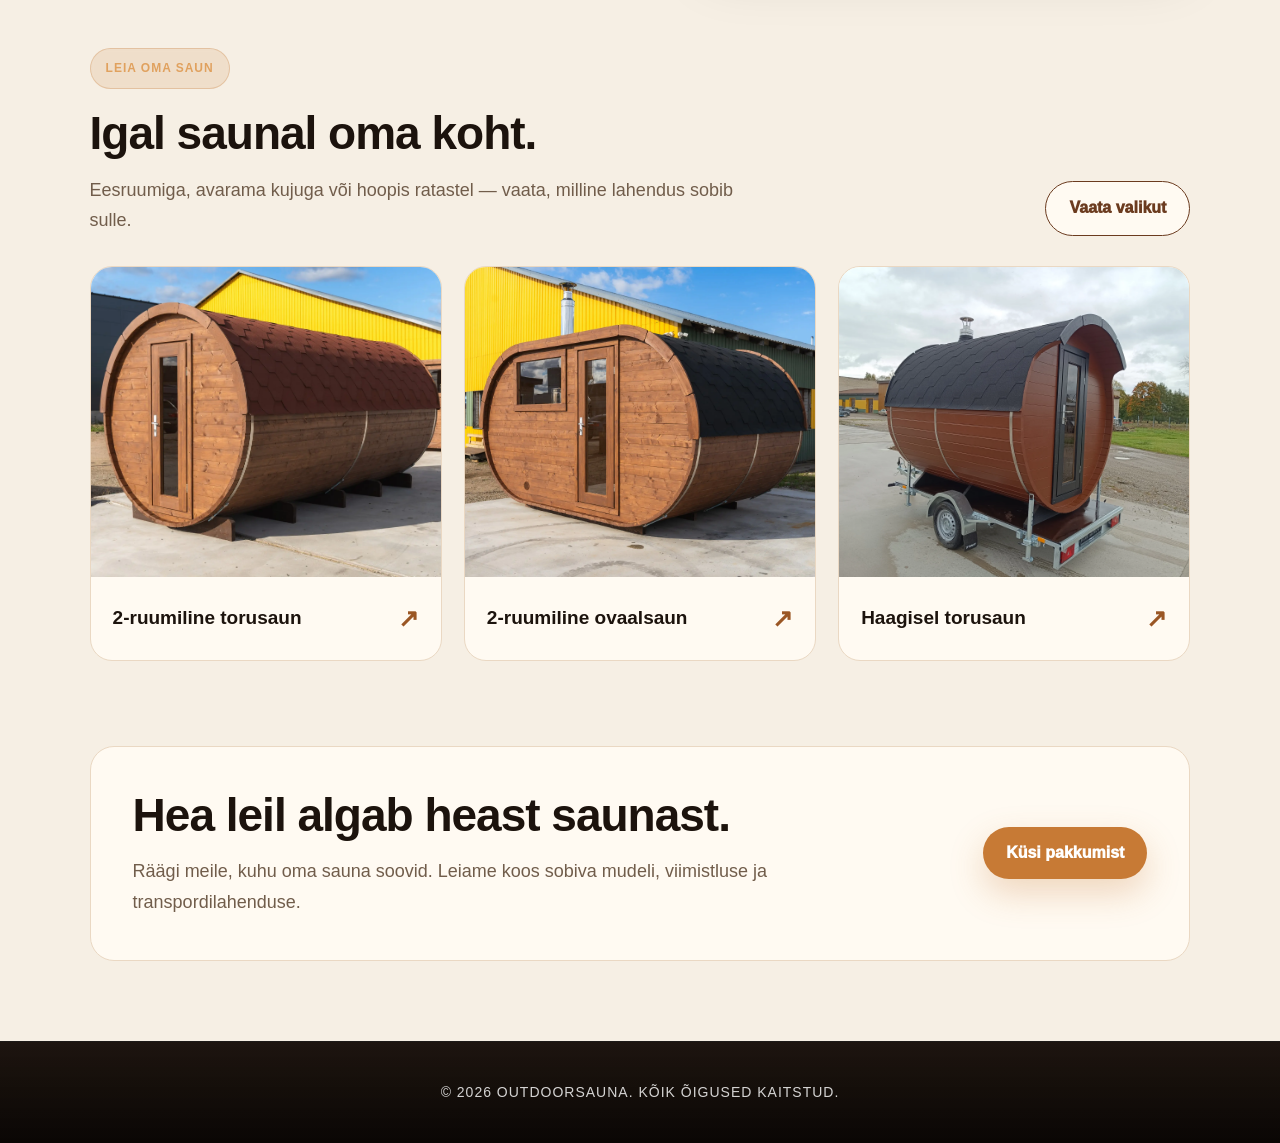
==== commit 29392de8: "a" ====
--- a/index.html
+++ b/index.html
@@ -23,7 +23,7 @@
 <meta content="https://outdoorsauna.ee/assets/ovaal/ovaal1.webp" property="og:image"/>
 <link href="https://outdoorsauna.ee/" rel="canonical"/>
 <title data-i18n="meta_title">OutDoorSauna | Toru-, ovaal- ja kandilised saunad</title>
-<link href="style.css?v=20261014-trailer-3" rel="stylesheet"/>
+<link href="style.css?v=20261014-warm-home" rel="stylesheet"/>
 <link rel="preload" as="image" href="assets/ovaalsaun-valmis.webp" fetchpriority="high"/>
 <link rel="icon" href="assets/favicon.ico">
 </head>
@@ -75,8 +75,8 @@
 <div class="hero-overlay"></div>
 <div class="hero-content">
 <div class="pill" data-i18n="hero_pill">🔥 Otse tootjalt Tartumaalt</div>
-<h1 data-i18n="hero_title">Toru-, ovaal- ja kandilised saunad</h1>
-<p data-i18n="hero_text">Valmistame kvaliteetseid termopuidust ja kuusepuust välisaunu. Saunad tarnitakse kokkupanduna ning vajadusel aitame transpordiga üle Eesti ja Euroopa.</p>
+<h1 data-i18n="hero_title">Sinu oma paik hea leili jaoks</h1>
+<p data-i18n="hero_text">Puidu soojus, hea leil ja aeg iseendale. Valmistame Tartumaal välisaunu, mis sobivad sinu koduhoovi, suvilasse või veekogu äärde.</p>
 <div class="hero-actions">
 <button class="btn primary" data-i18n="hero_btn1" onclick="showPage('products')">Vaata valikut</button>
 <button class="btn ghost" data-i18n="hero_btn2" onclick="showPage('contact')">Küsi pakkumist</button>
@@ -86,30 +86,30 @@
 <div class="quick-cards">
 <div class="quick-card">
 <div class="icon">🌲</div>
-<h3 data-i18n="quick_1_title">Materjal</h3>
-<p data-i18n="quick_1_text">Kasutame kvaliteetset kuuse- ja termopuitu, mis tagavad vastupidavuse, hea soojapidavuse ning elegantse välimuse igas ilmastikus.</p>
+<h3 data-i18n="quick_1_title">Päris puidu soojus</h3>
+<p data-i18n="quick_1_text">Kuuse- ja termopuit, mis annavad saunale loomuliku ilme.</p>
 </div>
 <div class="quick-card">
 <div class="icon">🏡</div>
-<h3 data-i18n="quick_2_title">Erinevad mudelid</h3>
-<p data-i18n="quick_2_text">Valikus on toru-, ovaal- ja kandilised saunad erinevates mõõtudes ning lahendustes. Võimalik tellida ka täiesti eritellimusel valmistatud saun.</p>
+<h3 data-i18n="quick_2_title">Oma koht puhkamiseks</h3>
+<p data-i18n="quick_2_text">Kompaktne saun või ruumikam lahendus koos eesruumiga.</p>
 </div>
 <div class="quick-card">
 <div class="icon">🎨</div>
-<h3 data-i18n="quick_3_title">Värvivalikud</h3>
-<p data-i18n="quick_3_text">Vali oma saunale sobiv toon ja viimistlus – saadaval erinevad puidu-, katuse- ja detailivärvide kombinatsioonid, et saun sobiks ideaalselt sinu kodu või suvilaga.</p>
+<h3 data-i18n="quick_3_title">Sinu kodu, sinu toon</h3>
+<p data-i18n="quick_3_text">Vali viimistlus, mis sobib sinu aia ja koduga.</p>
 </div>
 <div class="quick-card">
 <div class="icon">🚚</div>
-<h3 data-i18n="quick_4_title">Transport</h3>
-<p data-i18n="quick_4_text">Pakume turvalist ja mugavat transporti üle Eesti ning kokkuleppel ka üle Euroopa. Vajadusel aitame ka paigaldusega.</p>
+<h3 data-i18n="quick_4_title">Kokkupanduna kohale</h3>
+<p data-i18n="quick_4_text">Saun valmib meie juures. Transpordi lepime sinuga kokku.</p>
 </div>
 </div>
 <section class="intro-split">
 <div>
 <span class="eyebrow" data-i18n="home_eyebrow">Miks meie saunad?</span>
-<h2 data-i18n="home_title">Leil, mis kestab aastaid — kvaliteetne välisaun otse tootjalt.</h2>
-<p data-i18n="home_text">Iga saun valmib kvaliteetsetest materjalidest ning tarnitakse täielikult kokkupanduna ja kasutusvalmina. Sobib ideaalselt koduhoovi, suvilasse, veekogu äärde või majutusettevõttele.</p>
+<h2 data-i18n="home_title">Võta aeg maha. Pane saun küdema.</h2>
+<p data-i18n="home_text">Pärast pikka päeva või keset rahulikku nädalavahetust — oma saunas on aega lihtsalt olla. Meie valmistame sauna, sina valid sellele oma lemmikkoha.</p>
 <ul class="check-list">
 <li data-i18n="home_li1">Täiskomplektne lahendus – keris, korsten ja kerisekivid saadaval komplektis</li>
 <li data-i18n="home_li2">Vastupidavad kuuse- ja termopuidust saunad</li>
@@ -117,8 +117,9 @@
 <li data-i18n="home_li4">Transport ja vajadusel paigaldusabi üle Eesti ja Euroopa</li>
 </ul>
 </div>
-<img alt="OutDoorSauna sauna leiliruum Harvia kerisega" loading="lazy" src="assets/avaleht.webp"/>
-</section>
+<div class="home-story-photo"><img alt="OutDoorSauna sauna leiliruum Harvia kerisega" loading="lazy" src="assets/avaleht.webp"/><span class="home-photo-note" data-i18n="hero_pill">🔥 Otse tootjalt Tartumaalt</span></div>
+</section>
+<section class="home-models"><div class="home-section-heading"><div><span class="eyebrow" data-i18n="home_models_eyebrow">Leia oma saun</span><h2 data-i18n="home_models_title">Igal saunal oma koht.</h2><p data-i18n="home_models_text">Eesruumiga, avarama kujuga või hoopis ratastel — vaata, milline lahendus sobib sulle.</p></div><button class="btn model-info-button" onclick="showPage('products')" data-i18n="hero_btn1">Vaata valikut</button></div><div class="home-model-grid"><button class="home-model-tile" onclick="showPage('model-2toru')"><img src="assets/2toru/2toru1.webp" alt="2-ruumiline torusaun" loading="lazy"/><span class="home-model-caption"><span data-i18n="product1_title">2-ruumiline torusaun</span><span aria-hidden="true">↗</span></span></button><button class="home-model-tile" onclick="showPage('model-ovaal')"><img src="assets/ovaal/ovaal1.webp" alt="2-ruumiline ovaalsaun" loading="lazy"/><span class="home-model-caption"><span data-i18n="product2_title">2-ruumiline ovaalsaun</span><span aria-hidden="true">↗</span></span></button><button class="home-model-tile" onclick="showPage('model-haagisel')"><img src="assets/haagisel/haagisel1.webp" alt="Haagisel torusaun" loading="lazy"/><span class="home-model-caption"><span data-i18n="product5_title">Haagisel torusaun</span><span aria-hidden="true">↗</span></span></button></div></section><section class="home-invitation"><div><h2 data-i18n="home_invite_title">Hea leil algab heast saunast.</h2><p data-i18n="home_invite_text">Räägi meile, kuhu oma sauna soovid. Leiame koos sobiva mudeli, viimistluse ja transpordilahenduse.</p></div><button class="btn primary" data-i18n="ask_offer" onclick="showPage('contact')">Küsi pakkumist</button></section>
 </section>
 <section class="page" id="products">
 <div class="page-head">
@@ -144,7 +145,8 @@
 <span data-i18n="spec1_4">🚪 Lukustatav välisuks</span>
 </div>
 <div class="price">4500€ <span class="vat" data-i18n="vat">+ KM</span></div>
-<button class="btn primary" data-i18n="ask_offer" onclick="showPage('contact')">Küsi pakkumist</button>
+<div class="product-actions"><button class="btn model-info-button" type="button" data-i18n="more_info" onclick="showPage('model-2toru')">Lisainfo</button>
+<button class="btn primary" data-i18n="ask_offer" onclick="askModelOffer('2toru')">Küsi pakkumist</button></div>
 </div>
 </article>
 <article class="product-card">
@@ -164,7 +166,8 @@
 <span data-i18n="spec2_4">🌲 Kuusepuust või termopuidust</span>
 </div>
 <div class="price">4600€ <span class="vat" data-i18n="vat">+ KM</span></div>
-<button class="btn primary" data-i18n="ask_offer" onclick="showPage('contact')">Küsi pakkumist</button>
+<div class="product-actions"><button class="btn model-info-button" type="button" data-i18n="more_info" onclick="showPage('model-ovaal')">Lisainfo</button>
+<button class="btn primary" data-i18n="ask_offer" onclick="askModelOffer('ovaal')">Küsi pakkumist</button></div>
 </div>
 </article>
 <article class="product-card">
@@ -184,7 +187,8 @@
 <span data-i18n="spec3_4">📏 2,5 m × 2,1 m</span>
 </div>
 <div class="price">3300–3400€ <span class="vat" data-i18n="vat">+ KM</span></div>
-<button class="btn primary" data-i18n="ask_offer" onclick="showPage('contact')">Küsi pakkumist</button>
+<div class="product-actions"><button class="btn model-info-button" type="button" data-i18n="more_info" onclick="showPage('model-terass')">Lisainfo</button>
+<button class="btn primary" data-i18n="ask_offer" onclick="askModelOffer('terass')">Küsi pakkumist</button></div>
 </div>
 </article>
 <article class="product-card">
@@ -204,7 +208,8 @@
 <span data-i18n="spec4_4">📐 2,1 m x 2 m</span>
 </div>
 <div class="price">3000€ <span class="vat" data-i18n="vat">+ KM</span></div>
-<button class="btn primary" data-i18n="ask_offer" onclick="showPage('contact')">Küsi pakkumist</button>
+<div class="product-actions"><button class="btn model-info-button" type="button" data-i18n="more_info" onclick="showPage('model-1toru')">Lisainfo</button>
+<button class="btn primary" data-i18n="ask_offer" onclick="askModelOffer('1toru')">Küsi pakkumist</button></div>
 </div>
 </article>
 <article class="product-card">
@@ -218,13 +223,14 @@
 <h2 data-i18n="product5_title">Haagisel torusaun</h2>
 <p data-i18n="product5_text">Termopuidust torusaun Tiki haagisel mahutab 4–6 inimest. Lavalauad ja põrandarest on lepast.</p>
 <div class="specs">
-<span data-i18n="spec5_1">Vastupidav termopuit</span>
-<span data-i18n="spec5_2">Mahutab 4–6 inimest</span>
-<span data-i18n="spec5_3">Harvia M3 puukeris</span>
-<span data-i18n="spec5_4">2,4 m × 2,2 m</span>
+<span data-i18n="spec5_1">🌲 Vastupidav termopuit</span>
+<span data-i18n="spec5_2">👥 Mahutab 4–6 inimest</span>
+<span data-i18n="spec5_3">🔥 Harvia M3 puukeris</span>
+<span data-i18n="spec5_4">📏 2,4 m × 2,2 m</span>
 </div>
 <div class="price">4900€ <span class="vat" data-i18n="vat">+ KM</span></div>
-<button class="btn primary" data-i18n="ask_offer" onclick="showPage('contact')">Küsi pakkumist</button>
+<div class="product-actions"><button class="btn model-info-button" type="button" data-i18n="more_info" onclick="showPage('model-haagisel')">Lisainfo</button>
+<button class="btn primary" data-i18n="ask_offer" onclick="askModelOffer('haagisel')">Küsi pakkumist</button></div>
 </div>
 </article>
 </div>
@@ -396,8 +402,10 @@
 <select name="model">
 <option data-i18n="opt_barrel">1-ruumiline torusaun</option>
 <option data-i18n="opt_oval">2-ruumiline torusaun</option>
+<option data-i18n="detail_variant30Form">2-ruumiline torusaun · 3,0 m</option>
 <option data-i18n="opt_square">2-ruumiline ovaalsaun</option>
 <option data-i18n="opt_trailer">Haagisel torusaun</option>
+<option data-i18n="product3_title">Terrassiga torusaun</option>
 <option data-i18n="opt_custom">Eritellimus</option>
 <option data-i18n="opt_other">Muu</option>
 </select>
@@ -424,6 +432,158 @@
 </form>
 </div>
 </section>
+<section class="page model-page" id="model-2toru">
+<div class="model-shell">
+<button class="model-back" type="button" onclick="showPage('products')">← <span data-i18n="back_to_models">Tagasi valikusse</span></button>
+<div class="model-layout has-variants"><div class="model-intro"><div class="badge" data-i18n="product1_badge">Populaarne</div><h1 data-i18n="product1_title">2-ruumiline torusaun</h1><p data-i18n="product1_text">Ruumikas torusaun praktilise eesruumi ja leiliruumiga. Sobib hästi perele või sõprade seltskonnale.</p><div class="specs" id="variant-specs"><span data-i18n="detail_dimensions38">Pikkus 3,8 m · kõrgus 2,1 m</span><span data-i18n="detail_thermo40">40 mm termomänd · otsaseinad 26 mm</span><span data-i18n="detail_tank">35 l roostevabast terasest veepaak</span><span data-i18n="detail_m3">Harvia M3 puukeris ja kerisekivid</span></div></div>
+<div class="variant-picker" role="group" aria-label="Vali lahendus" data-i18n-aria-label="detail_choose"><p data-i18n="detail_choose">Vali lahendus</p><div class="variant-buttons"><button class="variant-button selected" type="button" aria-pressed="true" data-variant="0" onclick="selectModelVariant(0)"><span data-i18n="detail_variant38">3,8 m · termomänd</span><strong>4500 € <span data-i18n="vat">+ KM</span></strong></button><button class="variant-button" type="button" aria-pressed="false" data-variant="1" onclick="selectModelVariant(1)"><span data-i18n="detail_variant30">3,0 m · kahe ruumiga</span><strong>3600 € <span data-i18n="vat">+ KM</span></strong></button></div></div><nav class="model-section-links" aria-label="Lisainfo" data-i18n-aria-label="more_info"><a href="#photos-2toru" data-i18n="nav_gallery">Galerii</a><a href="#details-2toru" data-i18n="model_information">Mudeli lisainfo</a></nav>
+<div class="model-photos" id="photos-2toru"><div class="product-carousel" data-alt="2-ruumiline torusaun" data-images="assets/2toru/2toru1.webp|assets/2toru/2toru2.webp|assets/2toru/2toru3.webp|assets/2toru/2toru4.webp|assets/2toru/2toru5.webp|assets/2toru/2toru6.webp|assets/2toru/2toru7.webp|assets/2toru/2toru8.webp|assets/2toru/2toru9.webp|assets/2toru/2toru10.webp">
+<button aria-label="Eelmine pilt" class="carousel-arrow prev" data-i18n-aria-label="prev_image" type="button">‹</button>
+<img alt="2-ruumiline torusaun" class="product-main-img" loading="lazy" src="assets/2toru/2toru1.webp"/>
+<button aria-label="Järgmine pilt" class="carousel-arrow next" data-i18n-aria-label="next_image" type="button">›</button>
+</div><div class="model-thumbnails"><button type="button" onclick="selectModelImage('2toru', 0)" aria-label="1"><img src="assets/2toru/2toru1.webp" loading="lazy" alt=""/></button>
+<button type="button" onclick="selectModelImage('2toru', 1)" aria-label="2"><img src="assets/2toru/2toru2.webp" loading="lazy" alt=""/></button>
+<button type="button" onclick="selectModelImage('2toru', 2)" aria-label="3"><img src="assets/2toru/2toru3.webp" loading="lazy" alt=""/></button>
+<button type="button" onclick="selectModelImage('2toru', 3)" aria-label="4"><img src="assets/2toru/2toru4.webp" loading="lazy" alt=""/></button>
+<button type="button" onclick="selectModelImage('2toru', 4)" aria-label="5"><img src="assets/2toru/2toru5.webp" loading="lazy" alt=""/></button>
+<button type="button" onclick="selectModelImage('2toru', 5)" aria-label="6"><img src="assets/2toru/2toru6.webp" loading="lazy" alt=""/></button>
+<button type="button" onclick="selectModelImage('2toru', 6)" aria-label="7"><img src="assets/2toru/2toru7.webp" loading="lazy" alt=""/></button>
+<button type="button" onclick="selectModelImage('2toru', 7)" aria-label="8"><img src="assets/2toru/2toru8.webp" loading="lazy" alt=""/></button>
+<button type="button" onclick="selectModelImage('2toru', 8)" aria-label="9"><img src="assets/2toru/2toru9.webp" loading="lazy" alt=""/></button>
+<button type="button" onclick="selectModelImage('2toru', 9)" aria-label="10"><img src="assets/2toru/2toru10.webp" loading="lazy" alt=""/></button></div></div>
+<aside class="model-summary"><h2 data-i18n="detail_quote">Küsi selle sauna pakkumist</h2><p data-i18n="detail_quoteText">Räägi meile oma soovidest. Täpsustame viimistluse, lisavarustuse ja transpordi sinu pakkumises.</p><div class="price"><span id="variant-price">4500€</span> <span class="vat" data-i18n="vat">+ KM</span></div><button class="btn primary" data-i18n="ask_offer" onclick="askModelOffer('2toru')">Küsi pakkumist</button></aside>
+</div>
+<div class="model-information" id="details-2toru"><div class="details-section-heading"><span class="eyebrow" data-i18n="more_info">Lisainfo</span><h2 data-i18n="model_information">Mudeli lisainfo</h2></div><div class="detail-grid" data-detail-variant="0"><article class="detail-card"><div class="detail-card-heading"><span class="detail-symbol" aria-hidden="true">🌲</span><h3 data-i18n="detail_materials">Materjal ja viimistlus</h3></div><ul class="detail-list"><li data-i18n="detail_thermo40">40 mm termomänd · otsaseinad 26 mm</li><li data-i18n="detail_alderBench">Lepast lavalauad</li><li data-i18n="detail_icopal">Icopali katusekate</li><li data-i18n="detail_glass">Karastatud pronksitooni ukse- ja aknaklaasid</li><li data-i18n="detail_bands">Roostevabast terasest pingutusvitsad</li><li data-i18n="detail_glued">Liimpuidust lukustatav välisuks · 3 võtit</li></ul></article>
+<article class="detail-card"><div class="detail-card-heading"><span class="detail-symbol" aria-hidden="true">🔥</span><h3 data-i18n="detail_included">Komplektis</h3></div><ul class="detail-list"><li data-i18n="detail_m3">Harvia M3 puukeris ja kerisekivid</li><li data-i18n="detail_chimney">Isoleeritud roostevabast terasest korsten</li><li data-i18n="detail_tank">35 l roostevabast terasest veepaak</li><li data-i18n="detail_lock">Lukustatav välisuks · kaasas 3 võtit</li></ul></article>
+<article class="detail-card"><div class="detail-card-heading"><span class="detail-symbol" aria-hidden="true">✦</span><h3 data-i18n="detail_options">Lisavõimalused</h3></div><ul class="detail-list"><li data-i18n="detail_custom">Mõõdud ja lahendus vastavalt sinu soovidele</li></ul></article>
+<article class="detail-card"><div class="detail-card-heading"><span class="detail-symbol" aria-hidden="true">🚚</span><h3 data-i18n="detail_delivery">Tarne ja transport</h3></div><ul class="detail-list"><li data-i18n="detail_assembled">Tarnitakse täielikult kokkupanduna</li><li data-i18n="detail_transport">Transport üle Eesti kokkuleppel, lisatasu eest</li><li data-i18n="detail_pickup">Võimalik ise järele tulla; aitame kohapeal peale tõsta</li><li data-i18n="detail_reola">Asume Reolas, Tartu lähedal</li></ul></article></div><div class="detail-grid" data-detail-variant="1" hidden><article class="detail-card"><div class="detail-card-heading"><span class="detail-symbol" aria-hidden="true">🌲</span><h3 data-i18n="detail_materials">Materjal ja viimistlus</h3></div><ul class="detail-list"><li data-i18n="detail_alder">Lepast lavalauad ja põrandarestid</li><li data-i18n="detail_glassPlain">Karastatud klaasiga uksed ja aknad</li><li data-i18n="detail_bands">Roostevabast terasest pingutusvitsad</li><li data-i18n="detail_finish">Välisviimistlus tehtud</li></ul></article>
+<article class="detail-card"><div class="detail-card-heading"><span class="detail-symbol" aria-hidden="true">🔥</span><h3 data-i18n="detail_included">Komplektis</h3></div><ul class="detail-list"><li data-i18n="detail_m3">Harvia M3 puukeris ja kerisekivid</li><li data-i18n="detail_tank">35 l roostevabast terasest veepaak</li><li data-i18n="detail_chimney">Isoleeritud roostevabast terasest korsten</li><li data-i18n="detail_lock">Lukustatav välisuks · kaasas 3 võtit</li></ul></article>
+<article class="detail-card"><div class="detail-card-heading"><span class="detail-symbol" aria-hidden="true">✦</span><h3 data-i18n="detail_options">Lisavõimalused</h3></div><ul class="detail-list"><li data-i18n="detail_custom">Mõõdud ja lahendus vastavalt sinu soovidele</li></ul></article>
+<article class="detail-card"><div class="detail-card-heading"><span class="detail-symbol" aria-hidden="true">🚚</span><h3 data-i18n="detail_delivery">Tarne ja transport</h3></div><ul class="detail-list"><li data-i18n="detail_assembled">Tarnitakse täielikult kokkupanduna</li><li data-i18n="detail_transport">Transport üle Eesti kokkuleppel, lisatasu eest</li><li data-i18n="detail_pickup">Võimalik ise järele tulla; aitame kohapeal peale tõsta</li><li data-i18n="detail_reola">Asume Reolas, Tartu lähedal</li></ul></article></div></div>
+</div>
+</section>
+<section class="page model-page" id="model-ovaal">
+<div class="model-shell">
+<button class="model-back" type="button" onclick="showPage('products')">← <span data-i18n="back_to_models">Tagasi valikusse</span></button>
+<div class="model-layout"><div class="model-intro"><div class="badge" data-i18n="product2_badge">Väga ruumikas</div><h1 data-i18n="product2_title">2-ruumiline ovaalsaun</h1><p data-i18n="product2_text">Hea disainiga ovaalsaun, millel on praktiline eesruum ja mugav leiliruum.</p><div class="specs">
+<span data-i18n="spec2_1">📏 4 m × 2.4 m</span>
+<span data-i18n="spec2_2">🪵 Lepast lavad</span>
+<span data-i18n="spec_water">💧 35L veepaak</span>
+<span data-i18n="spec2_4">🌲 Kuusepuust või termopuidust</span>
+</div></div>
+<nav class="model-section-links" aria-label="Lisainfo" data-i18n-aria-label="more_info"><a href="#photos-ovaal" data-i18n="nav_gallery">Galerii</a><a href="#details-ovaal" data-i18n="model_information">Mudeli lisainfo</a></nav>
+<div class="model-photos" id="photos-ovaal"><div class="product-carousel" data-alt="2-ruumiline ovaalsaun" data-images="assets/ovaal/ovaal1.webp|assets/ovaal/ovaal2.webp|assets/ovaal/ovaal3.webp|assets/ovaal/ovaal4.webp|assets/ovaal/ovaal5.webp|assets/ovaal/ovaal6.webp|assets/ovaal/ovaal7.webp|assets/ovaal/ovaal8.webp|assets/ovaal/ovaal9.webp|assets/ovaal/ovaal10.webp">
+<button aria-label="Eelmine pilt" class="carousel-arrow prev" data-i18n-aria-label="prev_image" type="button">‹</button>
+<img alt="2-ruumiline ovaalsaun" loading="lazy" src="assets/ovaal/ovaal1.webp"/>
+<button aria-label="Järgmine pilt" class="carousel-arrow next" data-i18n-aria-label="next_image" type="button">›</button>
+</div><div class="model-thumbnails"><button type="button" onclick="selectModelImage('ovaal', 0)" aria-label="1"><img src="assets/ovaal/ovaal1.webp" loading="lazy" alt=""/></button>
+<button type="button" onclick="selectModelImage('ovaal', 1)" aria-label="2"><img src="assets/ovaal/ovaal2.webp" loading="lazy" alt=""/></button>
+<button type="button" onclick="selectModelImage('ovaal', 2)" aria-label="3"><img src="assets/ovaal/ovaal3.webp" loading="lazy" alt=""/></button>
+<button type="button" onclick="selectModelImage('ovaal', 3)" aria-label="4"><img src="assets/ovaal/ovaal4.webp" loading="lazy" alt=""/></button>
+<button type="button" onclick="selectModelImage('ovaal', 4)" aria-label="5"><img src="assets/ovaal/ovaal5.webp" loading="lazy" alt=""/></button>
+<button type="button" onclick="selectModelImage('ovaal', 5)" aria-label="6"><img src="assets/ovaal/ovaal6.webp" loading="lazy" alt=""/></button>
+<button type="button" onclick="selectModelImage('ovaal', 6)" aria-label="7"><img src="assets/ovaal/ovaal7.webp" loading="lazy" alt=""/></button>
+<button type="button" onclick="selectModelImage('ovaal', 7)" aria-label="8"><img src="assets/ovaal/ovaal8.webp" loading="lazy" alt=""/></button>
+<button type="button" onclick="selectModelImage('ovaal', 8)" aria-label="9"><img src="assets/ovaal/ovaal9.webp" loading="lazy" alt=""/></button>
+<button type="button" onclick="selectModelImage('ovaal', 9)" aria-label="10"><img src="assets/ovaal/ovaal10.webp" loading="lazy" alt=""/></button></div></div>
+<aside class="model-summary"><h2 data-i18n="detail_quote">Küsi selle sauna pakkumist</h2><p data-i18n="detail_quoteText">Räägi meile oma soovidest. Täpsustame viimistluse, lisavarustuse ja transpordi sinu pakkumises.</p><div class="price">4600€ <span class="vat" data-i18n="vat">+ KM</span></div><button class="btn primary" data-i18n="ask_offer" onclick="askModelOffer('ovaal')">Küsi pakkumist</button></aside>
+</div>
+<div class="model-information" id="details-ovaal"><div class="details-section-heading"><span class="eyebrow" data-i18n="more_info">Lisainfo</span><h2 data-i18n="model_information">Mudeli lisainfo</h2></div><div class="detail-grid" data-detail-variant="0"><article class="detail-card"><div class="detail-card-heading"><span class="detail-symbol" aria-hidden="true">🌲</span><h3 data-i18n="detail_materials">Materjal ja viimistlus</h3></div><ul class="detail-list"><li data-i18n="detail_spruce">Kuusepuust saunakorpus</li><li data-i18n="detail_alderSeat">Lepast lavad, istumispink ja põrandarestid</li><li data-i18n="detail_finish">Välisviimistlus tehtud</li><li data-i18n="detail_shingles">Kärgruberoidist katus · värv sinu valikul</li></ul></article>
+<article class="detail-card"><div class="detail-card-heading"><span class="detail-symbol" aria-hidden="true">🔥</span><h3 data-i18n="detail_included">Komplektis</h3></div><ul class="detail-list"><li data-i18n="detail_heaterChoice">Harvia M3 või Stoveman 13M puukeris koos kividega</li><li data-i18n="detail_tank">35 l roostevabast terasest veepaak</li><li data-i18n="detail_chimney">Isoleeritud roostevabast terasest korsten</li><li data-i18n="detail_fire">Tulekindlad kaitseplaadid</li><li data-i18n="detail_saunaDoor">Karastatud pronksitooni klaasuks leiliruumis</li><li data-i18n="detail_lock">Lukustatav välisuks · kaasas 3 võtit</li><li data-i18n="detail_vents3">3 ventilatsiooniava · neist 2 reguleeritavad</li><li data-i18n="detail_bucket">Saunakibu ja kulp</li></ul></article>
+<article class="detail-card"><div class="detail-card-heading"><span class="detail-symbol" aria-hidden="true">✦</span><h3 data-i18n="detail_options">Lisavõimalused</h3></div><ul class="detail-list"><li data-i18n="detail_electric">Võimalik tellida elektriküttega</li><li data-i18n="detail_thermoOption">Saadaval ka termopuidust variant</li><li data-i18n="detail_custom">Mõõdud ja lahendus vastavalt sinu soovidele</li></ul></article>
+<article class="detail-card"><div class="detail-card-heading"><span class="detail-symbol" aria-hidden="true">🚚</span><h3 data-i18n="detail_delivery">Tarne ja transport</h3></div><ul class="detail-list"><li data-i18n="detail_assembled">Tarnitakse täielikult kokkupanduna</li><li data-i18n="detail_transport">Transport üle Eesti kokkuleppel, lisatasu eest</li><li data-i18n="detail_reola">Asume Reolas, Tartu lähedal</li></ul></article></div></div>
+</div>
+</section>
+<section class="page model-page" id="model-terass">
+<div class="model-shell">
+<button class="model-back" type="button" onclick="showPage('products')">← <span data-i18n="back_to_models">Tagasi valikusse</span></button>
+<div class="model-layout"><div class="model-intro"><div class="badge" data-i18n="product3_badge">Kompaktne</div><h1 data-i18n="product3_title">Terrassiga torusaun</h1><p data-i18n="product3_text">Kompaktne termopuidust torusaun väiksemasse aeda, veekogu äärde või haagisele paigaldamiseks.</p><div class="specs">
+<span data-i18n="spec3_1">🏕 Sobib ideaalselt haagisele</span>
+<span data-i18n="spec3_2">🪵 Valmistatud termopuidust</span>
+<span data-i18n="spec3_3">🔥 Võimalik valida seest või väljast köetav keris</span>
+<span data-i18n="spec3_4">📏 2,5 m × 2,1 m</span>
+</div></div>
+<nav class="model-section-links" aria-label="Lisainfo" data-i18n-aria-label="more_info"><a href="#photos-terass" data-i18n="nav_gallery">Galerii</a><a href="#details-terass" data-i18n="model_information">Mudeli lisainfo</a></nav>
+<div class="model-photos" id="photos-terass"><div class="product-carousel" data-alt="Terrassiga torusaun" data-images="assets/terass/terass1.webp|assets/terass/terass2.webp|assets/terass/terass3.webp|assets/terass/terass4.webp|assets/terass/terass5.webp">
+<button aria-label="Eelmine pilt" class="carousel-arrow prev" data-i18n-aria-label="prev_image" type="button">‹</button>
+<img alt="Terrassiga torusaun" loading="lazy" src="assets/terass/terass1.webp"/>
+<button aria-label="Järgmine pilt" class="carousel-arrow next" data-i18n-aria-label="next_image" type="button">›</button>
+</div><div class="model-thumbnails"><button type="button" onclick="selectModelImage('terass', 0)" aria-label="1"><img src="assets/terass/terass1.webp" loading="lazy" alt=""/></button>
+<button type="button" onclick="selectModelImage('terass', 1)" aria-label="2"><img src="assets/terass/terass2.webp" loading="lazy" alt=""/></button>
+<button type="button" onclick="selectModelImage('terass', 2)" aria-label="3"><img src="assets/terass/terass3.webp" loading="lazy" alt=""/></button>
+<button type="button" onclick="selectModelImage('terass', 3)" aria-label="4"><img src="assets/terass/terass4.webp" loading="lazy" alt=""/></button>
+<button type="button" onclick="selectModelImage('terass', 4)" aria-label="5"><img src="assets/terass/terass5.webp" loading="lazy" alt=""/></button></div></div>
+<aside class="model-summary"><h2 data-i18n="detail_quote">Küsi selle sauna pakkumist</h2><p data-i18n="detail_quoteText">Räägi meile oma soovidest. Täpsustame viimistluse, lisavarustuse ja transpordi sinu pakkumises.</p><div class="price">3300–3400€ <span class="vat" data-i18n="vat">+ KM</span></div><button class="btn primary" data-i18n="ask_offer" onclick="askModelOffer('terass')">Küsi pakkumist</button></aside>
+</div>
+<div class="model-information" id="details-terass"><div class="details-section-heading"><span class="eyebrow" data-i18n="more_info">Lisainfo</span><h2 data-i18n="model_information">Mudeli lisainfo</h2></div><div class="detail-grid" data-detail-variant="0"><article class="detail-card"><div class="detail-card-heading"><span class="detail-symbol" aria-hidden="true">🌲</span><h3 data-i18n="detail_materials">Materjal ja viimistlus</h3></div><ul class="detail-list"><li data-i18n="detail_thermo">Termopuidust saunakorpus</li><li data-i18n="detail_alder">Lepast lavalauad ja põrandarestid</li><li data-i18n="detail_icopal">Icopali katusekate</li><li data-i18n="detail_bands">Roostevabast terasest pingutusvitsad</li></ul></article>
+<article class="detail-card"><div class="detail-card-heading"><span class="detail-symbol" aria-hidden="true">🔥</span><h3 data-i18n="detail_included">Komplektis</h3></div><ul class="detail-list"><li data-i18n="detail_terrace">Sauna ees terrass koos pinkidega</li><li data-i18n="detail_m3">Harvia M3 puukeris ja kerisekivid</li><li data-i18n="detail_chimney">Isoleeritud roostevabast terasest korsten</li><li data-i18n="detail_vents">Ventilatsioonirestid</li></ul></article>
+<article class="detail-card"><div class="detail-card-heading"><span class="detail-symbol" aria-hidden="true">✦</span><h3 data-i18n="detail_options">Lisavõimalused</h3></div><ul class="detail-list"><li data-i18n="detail_external">Väljast köetav keris +150 €</li><li data-i18n="detail_tankExtra">Veepaak lisavalikuna +150 €</li><li data-i18n="detail_electric">Võimalik tellida elektriküttega</li><li data-i18n="detail_noHeater">Võimalik tellida ilma keriseta</li><li data-i18n="detail_led">LED-valgustuse võimalus</li><li data-i18n="detail_custom">Mõõdud ja lahendus vastavalt sinu soovidele</li></ul></article>
+<article class="detail-card"><div class="detail-card-heading"><span class="detail-symbol" aria-hidden="true">🚚</span><h3 data-i18n="detail_delivery">Tarne ja transport</h3></div><ul class="detail-list"><li data-i18n="detail_assembled">Tarnitakse täielikult kokkupanduna</li><li data-i18n="detail_transport">Transport üle Eesti kokkuleppel, lisatasu eest</li><li data-i18n="detail_crane">Võimalik kraanaautoga transport · küsi pakkumist</li><li data-i18n="detail_reola">Asume Reolas, Tartu lähedal</li></ul></article></div></div>
+</div>
+</section>
+<section class="page model-page" id="model-1toru">
+<div class="model-shell">
+<button class="model-back" type="button" onclick="showPage('products')">← <span data-i18n="back_to_models">Tagasi valikusse</span></button>
+<div class="model-layout"><div class="model-intro"><div class="badge" data-i18n="product4_badge">Minimalistlik</div><h1 data-i18n="product4_title">1-ruumiline torusaun</h1><p data-i18n="product4_text">Kompaktne 1-ruumiline torusaun neile, kes soovivad lihtsat ja praktilist lahendust koduhoovi, suvilasse või veekogu äärde.</p><div class="specs">
+<span data-i18n="spec4_1">🚚 Katusekatteks kvaliteetne Icopal</span>
+<span data-i18n="spec4_2">🎨 Soovi korral saab ka enda valitud mõõdus</span>
+<span data-i18n="spec4_3">⚡ Pingutusvitsad on roostevabast terasest</span>
+<span data-i18n="detail_dimensions1">Pikkus 2,0 m · kõrgus 2,1 m</span>
+</div></div>
+<nav class="model-section-links" aria-label="Lisainfo" data-i18n-aria-label="more_info"><a href="#photos-1toru" data-i18n="nav_gallery">Galerii</a><a href="#details-1toru" data-i18n="model_information">Mudeli lisainfo</a></nav>
+<div class="model-photos" id="photos-1toru"><div class="product-carousel" data-alt="1-ruumiline torusaun" data-images="assets/1toru/1toru1.webp|assets/1toru/1toru2.webp|assets/1toru/1toru3.webp|assets/1toru/1toru4.webp|assets/1toru/1toru5.webp|assets/1toru/1toru6.webp|assets/1toru/1toru7.webp|assets/1toru/1toru8.webp|assets/1toru/1toru9.webp|assets/1toru/1toru10.webp|assets/1toru/1toru11.webp">
+<button aria-label="Eelmine pilt" class="carousel-arrow prev" data-i18n-aria-label="prev_image" type="button">‹</button>
+<img alt="1-ruumiline torusaun" loading="lazy" src="assets/1toru/1toru1.webp"/>
+<button aria-label="Järgmine pilt" class="carousel-arrow next" data-i18n-aria-label="next_image" type="button">›</button>
+</div><div class="model-thumbnails"><button type="button" onclick="selectModelImage('1toru', 0)" aria-label="1"><img src="assets/1toru/1toru1.webp" loading="lazy" alt=""/></button>
+<button type="button" onclick="selectModelImage('1toru', 1)" aria-label="2"><img src="assets/1toru/1toru2.webp" loading="lazy" alt=""/></button>
+<button type="button" onclick="selectModelImage('1toru', 2)" aria-label="3"><img src="assets/1toru/1toru3.webp" loading="lazy" alt=""/></button>
+<button type="button" onclick="selectModelImage('1toru', 3)" aria-label="4"><img src="assets/1toru/1toru4.webp" loading="lazy" alt=""/></button>
+<button type="button" onclick="selectModelImage('1toru', 4)" aria-label="5"><img src="assets/1toru/1toru5.webp" loading="lazy" alt=""/></button>
+<button type="button" onclick="selectModelImage('1toru', 5)" aria-label="6"><img src="assets/1toru/1toru6.webp" loading="lazy" alt=""/></button>
+<button type="button" onclick="selectModelImage('1toru', 6)" aria-label="7"><img src="assets/1toru/1toru7.webp" loading="lazy" alt=""/></button>
+<button type="button" onclick="selectModelImage('1toru', 7)" aria-label="8"><img src="assets/1toru/1toru8.webp" loading="lazy" alt=""/></button>
+<button type="button" onclick="selectModelImage('1toru', 8)" aria-label="9"><img src="assets/1toru/1toru9.webp" loading="lazy" alt=""/></button>
+<button type="button" onclick="selectModelImage('1toru', 9)" aria-label="10"><img src="assets/1toru/1toru10.webp" loading="lazy" alt=""/></button>
+<button type="button" onclick="selectModelImage('1toru', 10)" aria-label="11"><img src="assets/1toru/1toru11.webp" loading="lazy" alt=""/></button></div></div>
+<aside class="model-summary"><h2 data-i18n="detail_quote">Küsi selle sauna pakkumist</h2><p data-i18n="detail_quoteText">Räägi meile oma soovidest. Täpsustame viimistluse, lisavarustuse ja transpordi sinu pakkumises.</p><div class="price">3000€ <span class="vat" data-i18n="vat">+ KM</span></div><button class="btn primary" data-i18n="ask_offer" onclick="askModelOffer('1toru')">Küsi pakkumist</button></aside>
+</div>
+<div class="model-information" id="details-1toru"><div class="details-section-heading"><span class="eyebrow" data-i18n="more_info">Lisainfo</span><h2 data-i18n="model_information">Mudeli lisainfo</h2></div><div class="detail-grid" data-detail-variant="0"><article class="detail-card"><div class="detail-card-heading"><span class="detail-symbol" aria-hidden="true">🌲</span><h3 data-i18n="detail_materials">Materjal ja viimistlus</h3></div><ul class="detail-list"><li data-i18n="detail_spruce40">40 mm kuusepuit · otsaseinad 28 mm</li><li data-i18n="detail_alder28">28 mm lepast lava ja põrandarest</li><li data-i18n="detail_glass">Karastatud pronksitooni ukse- ja aknaklaasid</li><li data-i18n="detail_colour">Välisviimistlus kliendi valitud toonis</li><li data-i18n="detail_icopal">Icopali katusekate</li><li data-i18n="detail_bands">Roostevabast terasest pingutusvitsad</li></ul></article>
+<article class="detail-card"><div class="detail-card-heading"><span class="detail-symbol" aria-hidden="true">🔥</span><h3 data-i18n="detail_included">Komplektis</h3></div><ul class="detail-list"><li data-i18n="detail_m3">Harvia M3 puukeris ja kerisekivid</li><li data-i18n="detail_chimney">Isoleeritud roostevabast terasest korsten</li><li data-i18n="detail_vents">Ventilatsioonirestid</li></ul></article>
+<article class="detail-card"><div class="detail-card-heading"><span class="detail-symbol" aria-hidden="true">✦</span><h3 data-i18n="detail_options">Lisavõimalused</h3></div><ul class="detail-list"><li data-i18n="detail_external">Väljast köetav keris +150 €</li><li data-i18n="detail_tankExtra">Veepaak lisavalikuna +150 €</li><li data-i18n="detail_electric">Võimalik tellida elektriküttega</li><li data-i18n="detail_noHeater">Võimalik tellida ilma keriseta</li><li data-i18n="detail_thermoOption">Saadaval ka termopuidust variant</li><li data-i18n="detail_led">LED-valgustuse võimalus</li><li data-i18n="detail_lengthRange">Tellitav pikkus 1,6–2,4 m; võimalikud ka erimõõdud</li></ul></article>
+<article class="detail-card"><div class="detail-card-heading"><span class="detail-symbol" aria-hidden="true">🚚</span><h3 data-i18n="detail_delivery">Tarne ja transport</h3></div><ul class="detail-list"><li data-i18n="detail_seven">Valmistatakse tellimuse peale · tarne 7 tööpäeva</li><li data-i18n="detail_assembled">Tarnitakse täielikult kokkupanduna</li><li data-i18n="detail_trailerWidth">Sobib haagisele laiusega 1500 mm</li><li data-i18n="detail_crane">Võimalik kraanaautoga transport · küsi pakkumist</li><li data-i18n="detail_reola">Asume Reolas, Tartu lähedal</li></ul></article></div></div>
+</div>
+</section>
+<section class="page model-page" id="model-haagisel">
+<div class="model-shell">
+<button class="model-back" type="button" onclick="showPage('products')">← <span data-i18n="back_to_models">Tagasi valikusse</span></button>
+<div class="model-layout"><div class="model-intro"><div class="badge" data-i18n="product5_badge">Saun ratastel</div><h1 data-i18n="product5_title">Haagisel torusaun</h1><p data-i18n="product5_text">Termopuidust torusaun Tiki haagisel mahutab 4–6 inimest. Lavalauad ja põrandarest on lepast.</p><div class="specs">
+<span data-i18n="spec5_1">🌲 Vastupidav termopuit</span>
+<span data-i18n="spec5_2">👥 Mahutab 4–6 inimest</span>
+<span data-i18n="spec5_3">🔥 Harvia M3 puukeris</span>
+<span data-i18n="spec5_4">📏 2,4 m × 2,2 m</span>
+</div></div>
+<nav class="model-section-links" aria-label="Lisainfo" data-i18n-aria-label="more_info"><a href="#photos-haagisel" data-i18n="nav_gallery">Galerii</a><a href="#details-haagisel" data-i18n="model_information">Mudeli lisainfo</a></nav>
+<div class="model-photos" id="photos-haagisel"><div class="product-carousel" data-alt="Haagisel torusaun" data-images="assets/haagisel/haagisel1.webp|assets/haagisel/haagisel2.webp|assets/haagisel/haagisel3.webp|assets/haagisel/haagisel4.webp|assets/haagisel/haagisel5.webp|assets/haagisel/haagisel6.webp|assets/haagisel/haagisel7.webp|assets/haagisel/haagisel8.webp">
+<button aria-label="Eelmine pilt" class="carousel-arrow prev" data-i18n-aria-label="prev_image" type="button">‹</button>
+<img alt="Termopuidust torusaun Tiki haagisel" loading="lazy" src="assets/haagisel/haagisel1.webp"/>
+<button aria-label="Järgmine pilt" class="carousel-arrow next" data-i18n-aria-label="next_image" type="button">›</button>
+</div><div class="model-thumbnails"><button type="button" onclick="selectModelImage('haagisel', 0)" aria-label="1"><img src="assets/haagisel/haagisel1.webp" loading="lazy" alt=""/></button>
+<button type="button" onclick="selectModelImage('haagisel', 1)" aria-label="2"><img src="assets/haagisel/haagisel2.webp" loading="lazy" alt=""/></button>
+<button type="button" onclick="selectModelImage('haagisel', 2)" aria-label="3"><img src="assets/haagisel/haagisel3.webp" loading="lazy" alt=""/></button>
+<button type="button" onclick="selectModelImage('haagisel', 3)" aria-label="4"><img src="assets/haagisel/haagisel4.webp" loading="lazy" alt=""/></button>
+<button type="button" onclick="selectModelImage('haagisel', 4)" aria-label="5"><img src="assets/haagisel/haagisel5.webp" loading="lazy" alt=""/></button>
+<button type="button" onclick="selectModelImage('haagisel', 5)" aria-label="6"><img src="assets/haagisel/haagisel6.webp" loading="lazy" alt=""/></button>
+<button type="button" onclick="selectModelImage('haagisel', 6)" aria-label="7"><img src="assets/haagisel/haagisel7.webp" loading="lazy" alt=""/></button>
+<button type="button" onclick="selectModelImage('haagisel', 7)" aria-label="8"><img src="assets/haagisel/haagisel8.webp" loading="lazy" alt=""/></button></div></div>
+<aside class="model-summary"><h2 data-i18n="detail_quote">Küsi selle sauna pakkumist</h2><p data-i18n="detail_quoteText">Räägi meile oma soovidest. Täpsustame viimistluse, lisavarustuse ja transpordi sinu pakkumises.</p><div class="price">4900€ <span class="vat" data-i18n="vat">+ KM</span></div><button class="btn primary" data-i18n="ask_offer" onclick="askModelOffer('haagisel')">Küsi pakkumist</button></aside>
+</div>
+<div class="model-information" id="details-haagisel"><div class="details-section-heading"><span class="eyebrow" data-i18n="more_info">Lisainfo</span><h2 data-i18n="model_information">Mudeli lisainfo</h2></div><div class="detail-grid" data-detail-variant="0"><article class="detail-card"><div class="detail-card-heading"><span class="detail-symbol" aria-hidden="true">🌲</span><h3 data-i18n="detail_materials">Materjal ja viimistlus</h3></div><ul class="detail-list"><li data-i18n="detail_thermo">Termopuidust saunakorpus</li><li data-i18n="detail_alder">Lepast lavalauad ja põrandarestid</li><li data-i18n="detail_glass">Karastatud pronksitooni ukse- ja aknaklaasid</li><li data-i18n="detail_colour">Välisviimistlus kliendi valitud toonis</li><li data-i18n="detail_icopal">Icopali katusekate</li><li data-i18n="detail_bands">Roostevabast terasest pingutusvitsad</li></ul></article>
+<article class="detail-card"><div class="detail-card-heading"><span class="detail-symbol" aria-hidden="true">🔥</span><h3 data-i18n="detail_included">Komplektis</h3></div><ul class="detail-list"><li data-i18n="detail_tiki">Tiki saunahaagis</li><li data-i18n="detail_m3">Harvia M3 puukeris ja kerisekivid</li><li data-i18n="detail_chimney">Isoleeritud roostevabast terasest korsten</li><li data-i18n="detail_lockOnly">Lukustatav välisuks</li><li data-i18n="detail_vents">Ventilatsioonirestid</li></ul></article>
+<article class="detail-card"><div class="detail-card-heading"><span class="detail-symbol" aria-hidden="true">✦</span><h3 data-i18n="detail_options">Lisavõimalused</h3></div><ul class="detail-list"><li data-i18n="detail_external">Väljast köetav keris +150 €</li><li data-i18n="detail_tankExtra">Veepaak lisavalikuna +150 €</li><li data-i18n="detail_electric">Võimalik tellida elektriküttega</li><li data-i18n="detail_noHeater">Võimalik tellida ilma keriseta</li><li data-i18n="detail_led">LED-valgustuse võimalus</li><li data-i18n="detail_custom">Mõõdud ja lahendus vastavalt sinu soovidele</li></ul></article>
+<article class="detail-card"><div class="detail-card-heading"><span class="detail-symbol" aria-hidden="true">🚚</span><h3 data-i18n="detail_delivery">Tarne ja transport</h3></div><ul class="detail-list"><li data-i18n="detail_assembled">Tarnitakse täielikult kokkupanduna</li><li data-i18n="detail_transport">Transport üle Eesti kokkuleppel, lisatasu eest</li><li data-i18n="detail_pickup">Võimalik ise järele tulla; aitame kohapeal peale tõsta</li><li data-i18n="detail_reola">Asume Reolas, Tartu lähedal</li></ul></article></div></div>
+</div>
+</section>
 </main>
 <footer class="footer">
 <p data-i18n="footer_text">© 2026 OutDoorSauna. Kõik õigused kaitstud.</p>
@@ -436,6 +596,6 @@
 <div class="lightbox-thumbs"></div>
 </div>
 <div class="toast" id="toast"></div>
-<script src="script.js?v=20261014-trailer-4" defer></script>
+<script src="script.js?v=20261014-warm-home" defer></script>
 </body>
 </html>
--- a/style.css
+++ b/style.css
@@ -530,6 +530,171 @@
   color:var(--wood-dark);
   margin:18px 0
 }
+.product-actions {
+  display:flex;
+  flex-wrap:wrap;
+  gap:10px;
+}
+.model-info-button {
+  background:var(--paper);
+  color:var(--brown);
+  border:1px solid var(--brown);
+}
+.model-shell {
+  max-width:1400px;
+  margin:auto;
+  padding:28px 6% 70px;
+}
+.model-back {
+  background:none;
+  border:0;
+  color:var(--brown);
+  padding:10px 0;
+  margin-bottom:26px;
+  font-weight:700;
+}
+.model-layout {
+  display:grid;
+  grid-template-columns:minmax(0,2.2fr) minmax(260px,1fr);
+  grid-template-areas:"intro offer" "links offer" "photos offer";
+  column-gap:40px;
+  row-gap:30px;
+  align-items:start;
+}
+.model-intro {grid-area:intro}
+.model-layout.has-variants {grid-template-areas:"intro offer" "variants offer" "links offer" "photos offer"}
+.model-intro h1 {
+  font-size:clamp(28px,3.5vw,44px);
+  line-height:1.15;
+  margin-bottom:18px;
+}
+.model-intro p {color:var(--muted);line-height:1.75}
+.model-intro .specs {
+  display:flex;
+  flex-wrap:wrap;
+  gap:8px;
+  margin:22px 0 0;
+}
+.model-intro .specs span {
+  font-size:13px;
+  padding:7px 11px;
+  border-radius:10px;
+}
+.model-photos {grid-area:photos;min-width:0}
+.model-photos .product-carousel {
+  height:auto;
+  aspect-ratio:4/3;
+  border-radius:24px;
+}
+.model-photos .product-carousel img {
+  width:100%;
+  height:100%;
+  object-fit:contain;
+}
+.model-thumbnails {
+  display:flex;
+  overflow-x:auto;
+  gap:8px;
+  padding:12px 0;
+}
+.model-thumbnails button {
+  flex:0 0 76px;
+  border:1px solid var(--line);
+  border-radius:10px;
+  overflow:hidden;
+  background:var(--paper);
+}
+.model-thumbnails img {
+  width:76px;
+  height:64px;
+  object-fit:cover;
+}
+.model-thumbnails button.selected {border-color:var(--wood-dark);box-shadow:0 0 0 2px var(--wood-dark)}
+.model-thumbnails button:focus-visible {outline:2px solid var(--wood-dark);outline-offset:2px}
+.model-summary {
+  grid-area:offer;
+  position:sticky;
+  top:110px;
+  background:var(--paper);
+  border:1px solid var(--line);
+  box-shadow:var(--shadow);
+  border-radius:24px;
+  padding:28px;
+}
+.model-summary h2 {font-size:23px;margin-bottom:14px}
+.model-summary p {color:var(--muted);font-size:15px;line-height:1.75}
+.model-summary .btn {width:100%;text-align:center}
+.model-section-links {
+  grid-area:links;
+  display:flex;
+  gap:24px;
+  border-bottom:1px solid var(--line);
+}
+.model-section-links a {
+  padding:0 0 12px;
+  color:var(--brown);
+  text-decoration:none;
+  font-weight:700;
+  border-bottom:2px solid transparent;
+}
+.model-section-links a:hover {border-color:var(--wood)}
+.model-section-links a:focus-visible,.variant-button:focus-visible {
+  outline:2px solid var(--wood-dark);
+  outline-offset:4px;
+}
+.model-photos,.model-information {scroll-margin-top:110px}
+.variant-picker {grid-area:variants}
+.variant-picker > p {font-size:14px;font-weight:700;margin-bottom:10px;color:var(--muted)}
+.variant-buttons {display:grid;grid-template-columns:repeat(2,minmax(0,1fr));gap:12px}
+.variant-button {
+  text-align:left;
+  padding:17px 18px;
+  border:1px solid var(--line);
+  border-radius:16px;
+  background:var(--paper);
+  color:var(--dark);
+  transition:border-color .2s,box-shadow .2s;
+}
+.variant-button strong {display:block;margin-top:7px;color:var(--wood-dark)}
+.variant-button.selected {border-color:var(--wood-dark);box-shadow:inset 0 0 0 1px var(--wood-dark);background:#f3e5d3}
+.model-information {
+  display:block;
+  margin-top:54px;
+  padding-top:34px;
+  border-top:1px solid var(--line);
+}
+.model-information h2 {font-size:30px;margin-bottom:16px}
+.model-information p {color:var(--muted);line-height:1.8}
+.details-section-heading {margin-bottom:24px}
+.detail-grid {display:grid;grid-template-columns:repeat(2,minmax(0,1fr));gap:20px;align-items:start}
+.detail-grid[hidden] {display:none}
+.detail-card {
+  background:var(--paper);
+  border:1px solid var(--line);
+  border-radius:22px;
+  padding:26px;
+}
+.detail-card-heading {display:flex;align-items:center;gap:12px;margin-bottom:18px}
+.detail-card-heading h3 {font-size:20px;line-height:1.3}
+.detail-symbol {display:grid;place-items:center;width:40px;height:40px;flex-shrink:0;border-radius:12px;background:#f3e5d3}
+.detail-list {list-style:none}
+.detail-list li {position:relative;padding:11px 0 11px 22px;border-bottom:1px solid var(--line);font-size:15px;line-height:1.6;color:var(--muted)}
+.detail-list li::before {content:'✓';position:absolute;left:0;color:var(--wood-dark);font-weight:700}
+.detail-list li:last-child {border-bottom:0;padding-bottom:0}
+@media(max-width:768px) {
+  .model-layout {
+    grid-template-columns:minmax(0,1fr);
+    grid-template-areas:"intro" "links" "photos" "offer";
+    gap:22px;
+  }
+  .model-summary {position:static;padding:22px}
+  .model-layout.has-variants {grid-template-areas:"intro" "variants" "links" "photos" "offer"}
+  .model-information {margin-top:36px}
+  .detail-grid {grid-template-columns:1fr;gap:14px}
+  .detail-card {padding:20px}
+  .variant-button {padding:13px;font-size:14px}
+  .model-shell {padding-top:18px}
+}
 .details-panel {
   margin:0 6% 80px;
   background:#21150e;
@@ -1583,3 +1748,68 @@
     height:280px;
   }
 }
+
+/* Avalehe rahulikum, fotodele keskenduv paigutus. */
+#home .hero{min-height:660px;padding:100px 7% 120px}
+#home .hero-overlay{background:linear-gradient(90deg,rgba(28,19,13,.83),rgba(28,19,13,.52) 48%,rgba(28,19,13,.16))}
+#home .hero-content{max-width:680px}
+#home .hero h1{font-size:clamp(42px,5.4vw,72px);line-height:1.06;letter-spacing:-2px}
+#home .hero p{font-size:20px;max-width:570px;line-height:1.75}
+#home .quick-cards{margin-top:-40px;gap:0;padding:0 7%}
+#home .quick-card{border-radius:0;border:1px solid var(--line);border-right:0;box-shadow:none;padding:25px}
+#home .quick-card:first-child{border-radius:20px 0 0 20px}
+#home .quick-card:last-child{border-radius:0 20px 20px 0;border-right:1px solid var(--line)}
+#home .quick-card:hover{transform:none;background:#f3e5d3;box-shadow:none}
+#home .quick-card h3{font-size:18px;margin-bottom:9px}
+#home .quick-card p{font-size:15px;line-height:1.7}
+#home .icon{font-size:25px;margin-bottom:12px}
+#home .intro-split{padding:95px 7%;gap:70px}
+#home .intro-split h2{line-height:1.12;letter-spacing:-1px}
+#home .check-list{margin-top:24px;gap:0}
+#home .check-list li{background:none;border:0;border-bottom:1px solid var(--line);border-radius:0;padding:14px 0;font-size:15px}
+.home-story-photo{position:relative;min-width:0}
+#home .home-story-photo img{height:530px;border-radius:24px;object-position:center}
+.home-photo-note{position:absolute;bottom:22px;left:22px;right:22px;padding:14px 18px;border-radius:12px;background:var(--paper);color:var(--brown);font-size:14px;font-weight:700}
+.home-models{padding:0 7% 85px}
+.home-section-heading{display:flex;justify-content:space-between;align-items:end;gap:25px;margin-bottom:30px}
+.home-section-heading>div{max-width:680px}
+.home-section-heading h2,.home-invitation h2{font-size:clamp(30px,3.6vw,46px);line-height:1.15;letter-spacing:-1px;margin-bottom:15px}
+.home-section-heading p,.home-invitation p{font-size:18px;line-height:1.7;color:var(--muted)}
+.home-section-heading .btn,.home-invitation .btn{flex-shrink:0}
+.home-model-grid{display:grid;grid-template-columns:repeat(3,minmax(0,1fr));gap:22px}
+.home-model-tile{padding:0;text-align:left;border:1px solid var(--line);border-radius:22px;background:var(--paper);overflow:hidden;color:var(--dark)}
+.home-model-tile img{width:100%;height:310px;object-fit:cover;transition:transform .3s}
+.home-model-tile:hover img{transform:scale(1.025)}
+.home-model-tile:focus-visible{outline:3px solid var(--wood-dark);outline-offset:4px}
+.home-model-caption{display:flex;align-items:center;justify-content:space-between;gap:12px;padding:22px;font-size:19px;font-weight:700}
+.home-model-caption>span:last-child{color:var(--wood-dark);font-size:25px}
+.home-invitation{margin:0 7%;padding:42px;border:1px solid var(--line);border-radius:24px;background:var(--paper);display:flex;align-items:center;justify-content:space-between;gap:35px}
+.home-invitation>div{max-width:730px}
+@media(max-width:1000px){
+#home .quick-cards{grid-template-columns:repeat(2,minmax(0,1fr));gap:12px}
+#home .quick-card,#home .quick-card:first-child,#home .quick-card:last-child{border:1px solid var(--line);border-radius:18px}
+#home .intro-split{gap:30px}
+.home-model-tile img{height:240px}
+.home-model-caption{font-size:16px;padding:16px}
+}
+@media(max-width:768px){
+#home .hero{min-height:560px;padding:65px 6% 85px}
+#home .hero h1{font-size:clamp(38px,10vw,54px);letter-spacing:-1px}
+#home .hero p{font-size:17px;line-height:1.65}
+#home .hero-overlay{background:linear-gradient(90deg,rgba(28,19,13,.82),rgba(28,19,13,.45))}
+#home .quick-cards{margin-top:20px;padding:0 6%}
+#home .quick-card{padding:18px}
+#home .quick-card h3{font-size:16px}
+#home .quick-card p{font-size:14px}
+#home .intro-split{grid-template-columns:1fr;padding:55px 6%;gap:28px}
+#home .home-story-photo img{height:380px}
+.home-models{padding:0 6% 50px}
+.home-section-heading{display:block}
+.home-section-heading .btn{margin-top:20px}
+.home-model-grid{grid-template-columns:1fr;gap:18px}
+.home-model-tile img{height:auto;aspect-ratio:4/3}
+.home-model-caption{font-size:19px;padding:20px}
+.home-invitation{margin:0 6%;padding:25px;display:block}
+.home-invitation .btn{margin-top:22px}
+}
+@media(prefers-reduced-motion:reduce){.page,.hero-content{animation:none}.home-model-tile img{transition:none}}
